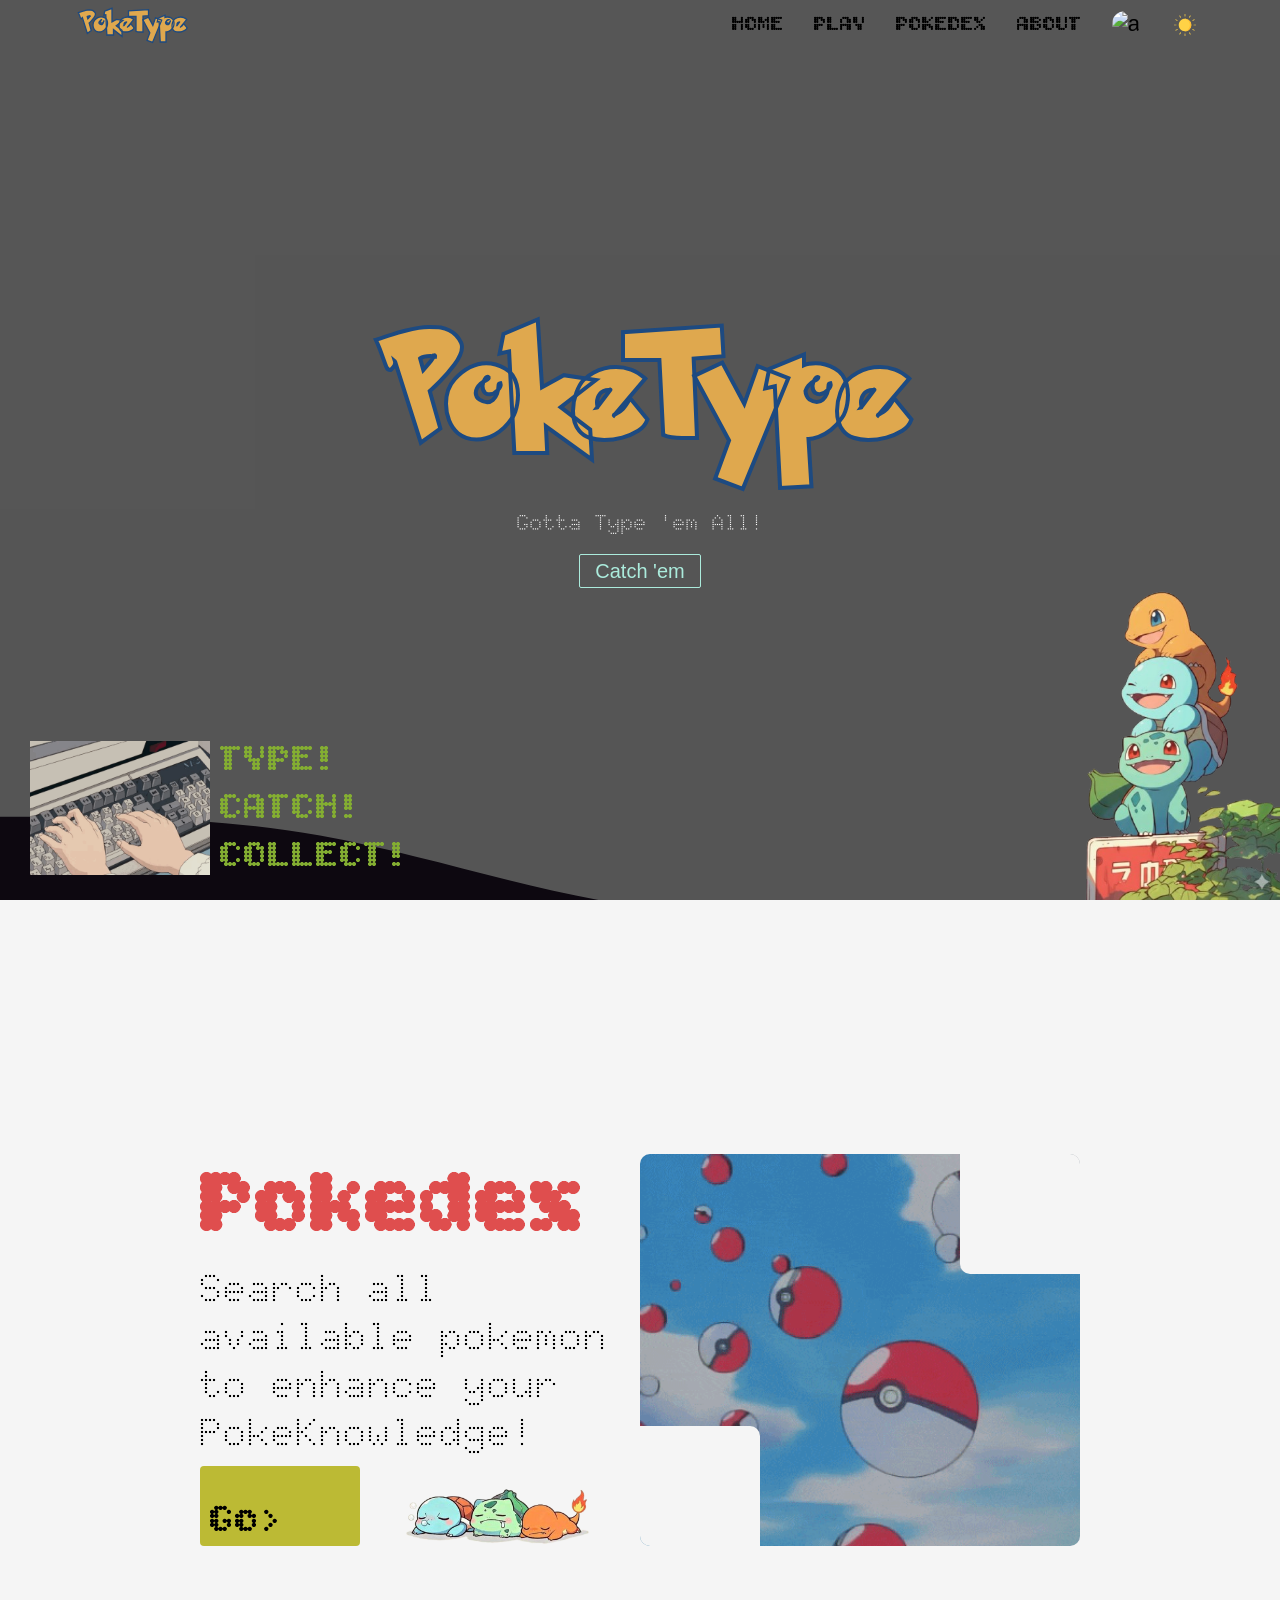
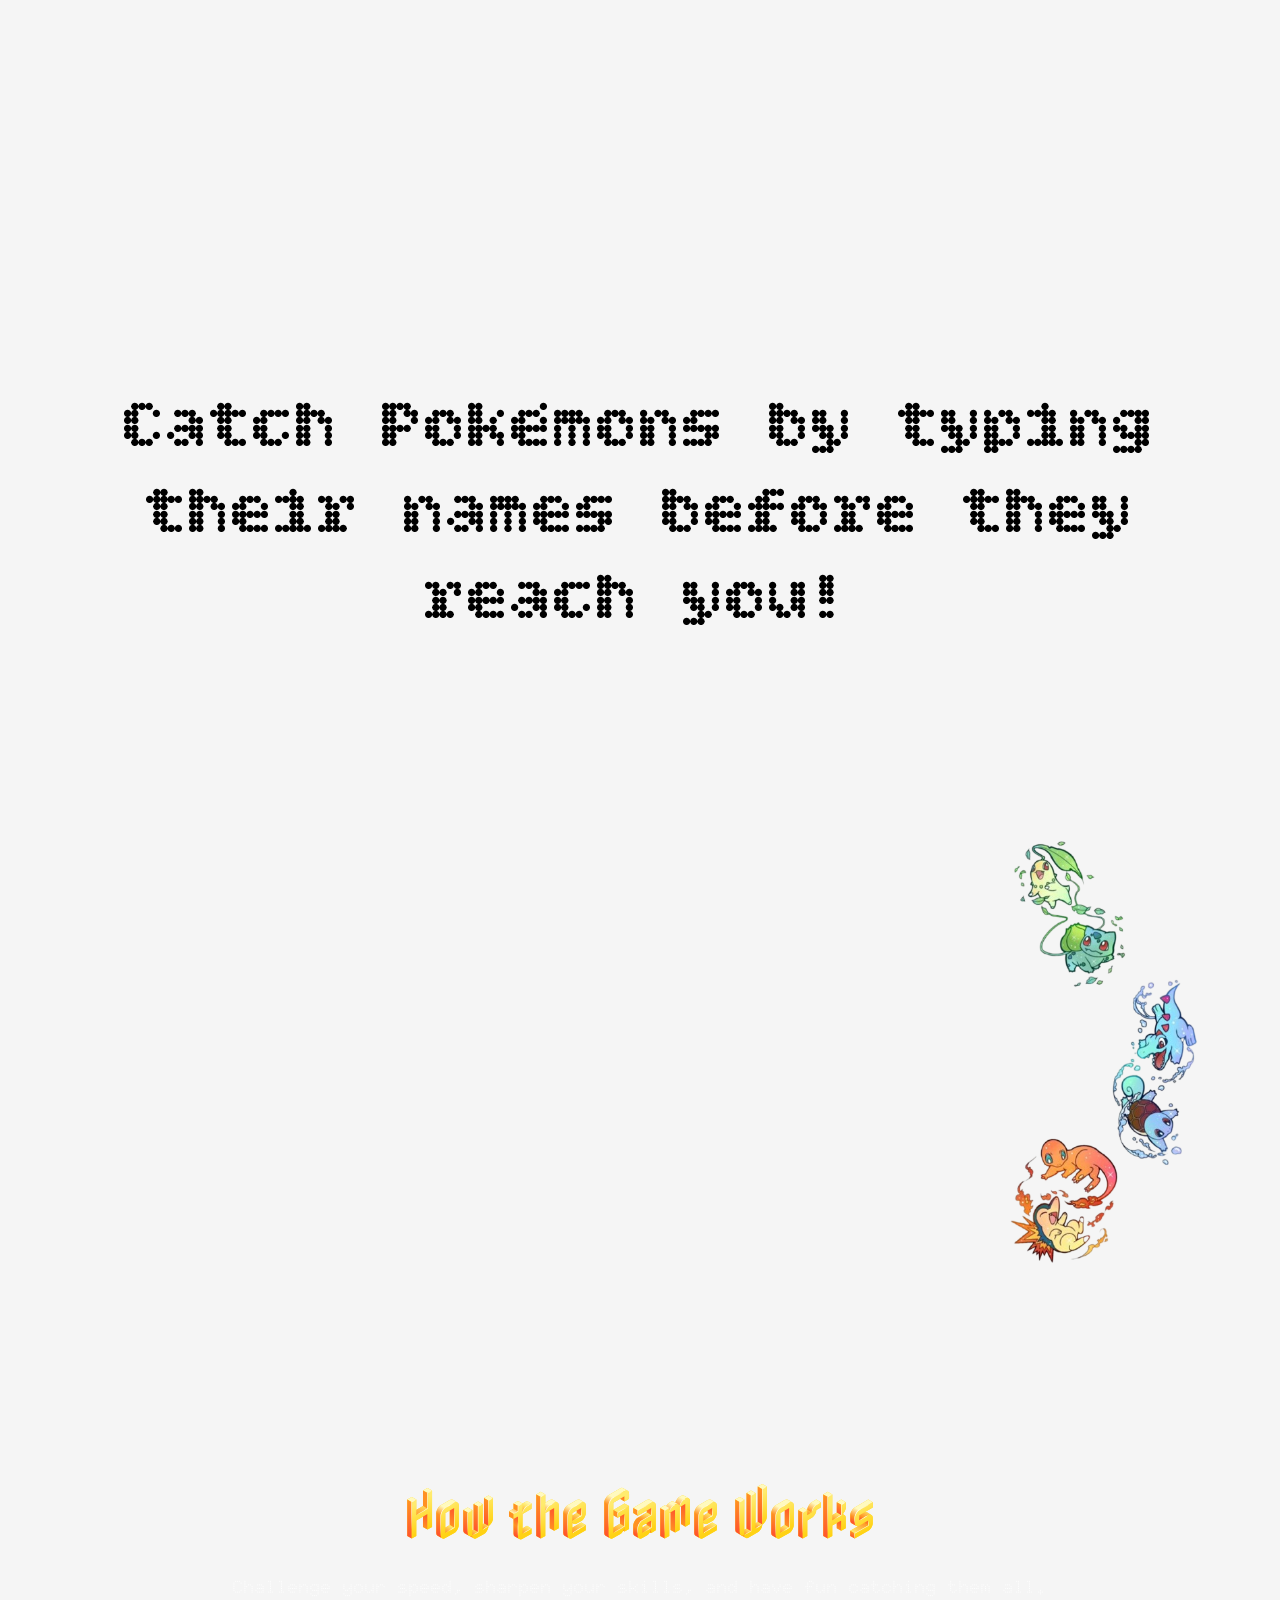
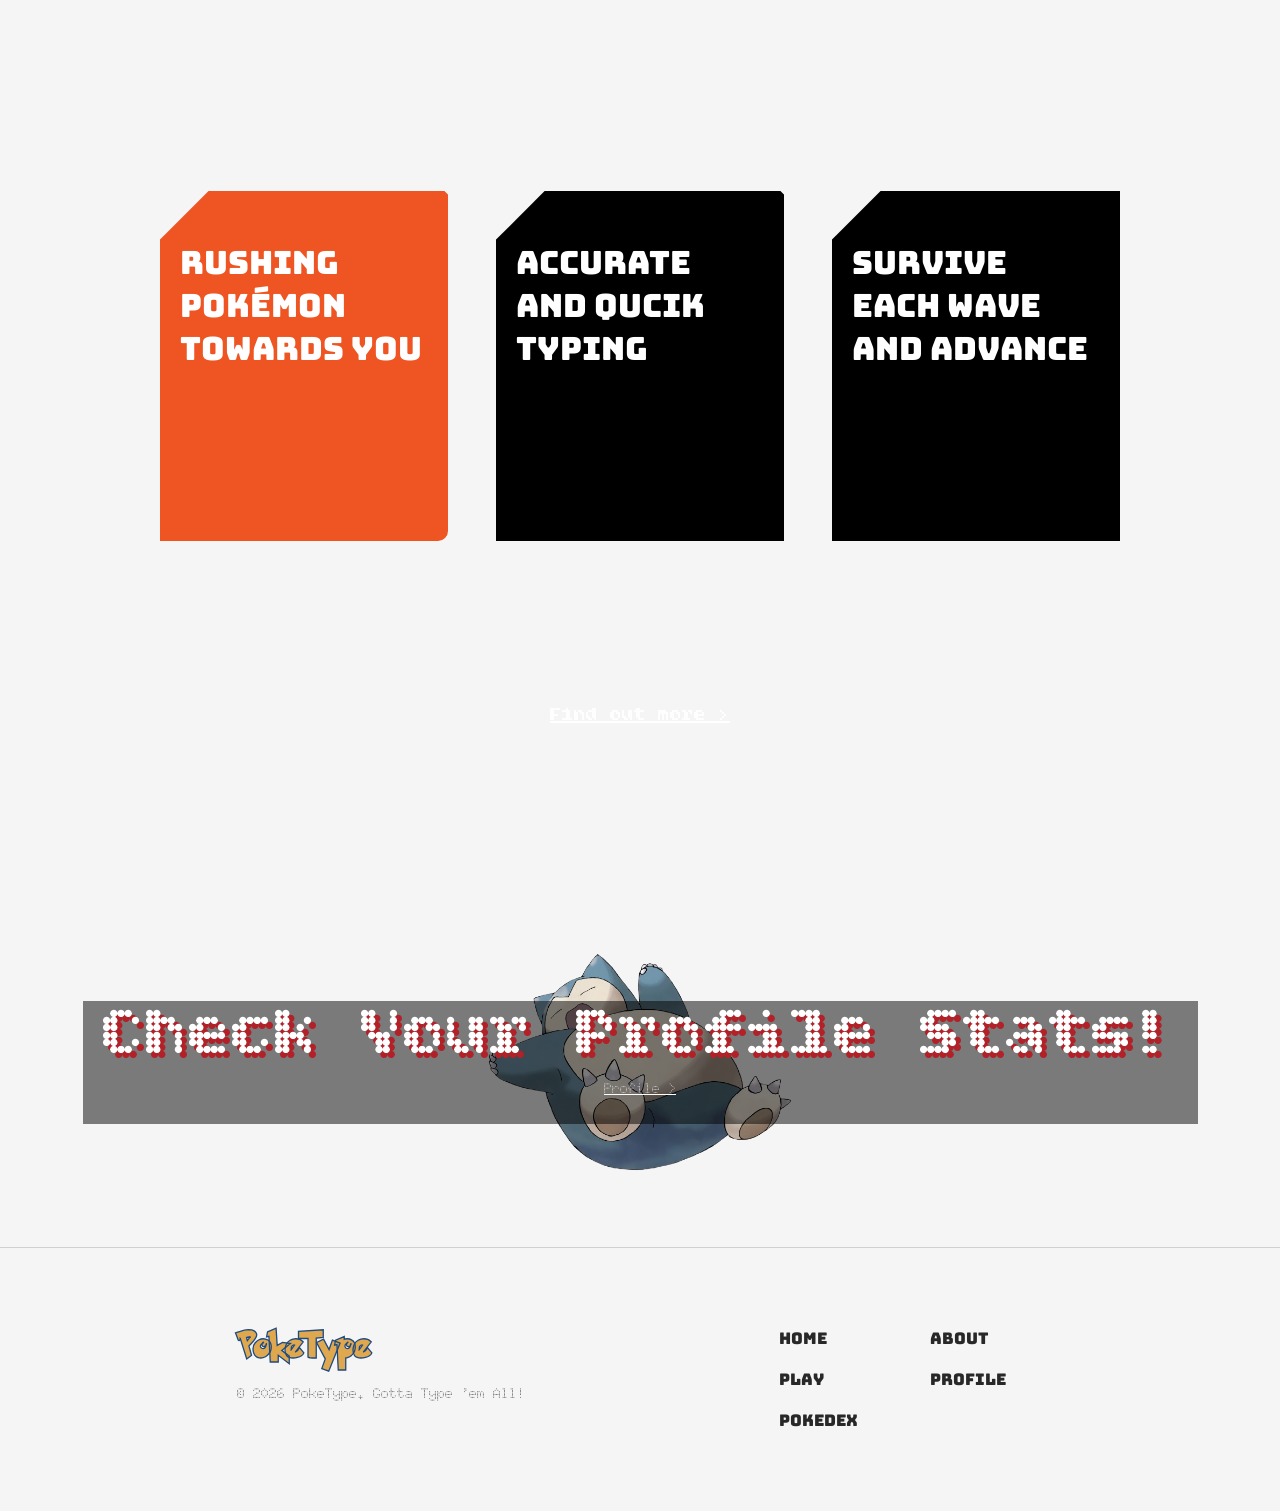
==== index.html @ e530347b "Update index.html" ====
<!doctype html>
<html>
  <head>
    <meta name="viewport" content="width=device-width, initial-scale=1.0" />
    <title>PokeType</title>
    <link rel="stylesheet" href="./css/style.css" />
    <link rel="icon" type="image/png" href="./assets/images/pokeball.png" />
  </head>
  <body>
    <div id="navbar" style="z-index: 20"></div>
    <section class="hero">
      <video autoplay muted loop playsinline class="bg-video">
        <source src="/assets/videos/hero.mp4" type="video/mp4" />
        Your browser does not support the video tag.
      </video>

      <!-- Content -->
      <div class="hero-content">
        <div class="hero-text">
          <h1 class="title">PokeType</h1>

          <div>
            <p class="description">Gotta Type 'em All!</p>
            <a class="btn1" href="./play/index.html">Catch 'em</a>
          </div>
        </div>
      </div>

      <div class="overlay"></div>
      <div class="heroimage1">
        <img src="/assets/images/t.gif" alt="" />
        <p>TYPE!<br />CATCH!<br />COLLECT!</p>
      </div>
      <img src="/assets/images/heros.png" class="heroimage" alt="" />
      <svg
        xmlns="http://www.w3.org/2000/svg"
        viewBox="0 0 1440 320"
        class="wave1"
      >
        <path
          fill="#0d0810"
          fill-opacity="1"
          d="M0,192L60,192C120,192,240,192,360,213.3C480,235,600,277,720,293.3C840,309,960,299,1080,293.3C1200,288,1320,288,1380,288L1440,288L1440,320L1380,320C1320,320,1200,320,1080,320C960,320,840,320,720,320C600,320,480,320,360,320C240,320,120,320,60,320L0,320Z"
        ></path>
      </svg>
    </section>

    <!-- 2nd -->
    <section id="section1">
      <div class="section1box">
        <div
          style="
            height: 100%;
            flex: 6;
            display: flex;
            flex-direction: column;
            justify-content: end;
            position: relative;
          "
        >
          <p class="pokedex">Pokedex</p>
          <p
            style="
              font-size: 40px;
              color: var(--normal-text);
              font-weight: bolder;
              font-family: &quot;dotoFont&quot;, sans-serif;
            "
          >
            Search all available pokemon to enhance your PokeKnowledge!
          </p>
          <a class="pokedexbtn" href="/pokedex/">Go></a>
          <img
            src="/assets/images/sleeppokes1.png"
            style="
              position: absolute;
              width: auto;
              height: 400px;
              right: 30px;
              bottom: -100px;
            "
            class="sleeppokes"
            alt=""
          />
        </div>

        <div class="colorbox">
          <div
            style="
              position: absolute;
              top: 0;
              right: 0;
              border-radius: 0 10px;
              height: 120px;
              width: 120px;
              background-color: var(--bg-color);
            "
          ></div>
          <div
            style="
              position: absolute;
              bottom: 0;
              left: 0;
              border-radius: 0 10px;
              height: 120px;
              width: 120px;
              background-color: var(--bg-color);
            "
          ></div>
        </div>
      </div>
    </section>
    <!-- 3rd -->
    <section id="section2">
      Catch Pokémons by typing their names before they reach you!
    </section>
    <div class="linking">
      <img
        src="/assets/images/linking.png"
        style="height: 450px; width: auto"
        alt=""
      />
    </div>

    <!-- 4 -->
    <div
      style="
        color: white;
        text-align: center;
        width: 100%;
        margin: 100px 0 30px 0;
      "
    >
      <p
        style="font-family: &quot;nableFont&quot;, sans-serif; font-size: 52px"
      >
        How the Game Works
      </p>
      <p
        style="
          font-size: 18px;
          font-family: &quot;dotoFont&quot;, sans-serif;
          margin: 20px 10px;
          position: relative;
          z-index: 2;
        "
      >
        Challenge your speed, sharpen your skills, and have fun catching them
        all.
      </p>
    </div>
    <section id="section4">
      <div class="cardcontainer">
        <div class="card1">
          <div id="edge"></div>
          <div
            style="
              font-family: &quot;bungeeFont&quot;, sans-serif;
              color: white;
              padding-top: 30px;
              font-size: 32px;
            "
          >
            Rushing Pokémon towards you
          </div>
          <img
            src="https://raw.githubusercontent.com/PokeAPI/sprites/master/sprites/pokemon/other/dream-world/149.svg"
            alt=""
          />
        </div>
        <div class="card2">
          <div id="edge"></div>
          <div
            style="
              font-family: &quot;bungeeFont&quot;;
              color: white;
              padding-top: 30px;
              font-size: 32px;
            "
          >
            Accurate and Qucik Typing
          </div>
          <img
            src="https://raw.githubusercontent.com/PokeAPI/sprites/master/sprites/pokemon/other/dream-world/250.svg"
            alt=""
          />
        </div>
        <div class="card3">
          <div id="edge"></div>
          <div
            style="
              font-family: &quot;bungeeFont&quot;;
              color: white;
              padding-top: 30px;
              font-size: 32px;
            "
          >
            Survive each wave and advance
          </div>
          <img
            src="https://raw.githubusercontent.com/PokeAPI/sprites/master/sprites/pokemon/other/dream-world/649.svg"
            alt=""
          />
        </div>
      </div>
    </section>
    <div class="gotoabout">
      <a href="/about.html" class="alink">Find out more ></a>
    </div>
    <div id="profilebanner">
      <p>
        Check Your Profile Stats! <br />
        <a href="/profile.html" class="profilelink">Profile ></a>
      </p>
      <img
        src="/assets/images/snorlax.png"
        style="position: absolute; height: 85%"
        alt=""
      />
    </div>
    <div id="footer"></div>

    <script src="/js/main.js"></script>
  </body>
</html>
---- css/style.css ----
@font-face {
  font-family: "pokesolidFont";
  src: url("/fonts/pokesolid.ttf") format("truetype");
  font-weight: normal;
  font-style: normal;
}
@font-face {
  font-family: "bitcountFont";
  src: url("/fonts/bitcount.ttf") format("truetype");
  font-weight: normal;
  font-style: normal;
}
@font-face {
  font-family: "bungeeFont";
  src: url("/fonts/bungee.ttf") format("truetype");
  font-weight: normal;
  font-style: normal;
}
@font-face {
  font-family: "dotoFont";
  src: url("/fonts/doto.ttf") format("truetype");
  font-weight: normal;
  font-style: normal;
}
@font-face {
  font-family: "nableFont";
  src: url("/fonts/nable.ttf") format("truetype");
  font-weight: normal;
  font-style: normal;
}
@font-face {
  font-family: "greatvibesFont";
  src: url("/fonts/greatvibes.ttf") format("truetype");
  font-weight: normal;
  font-style: normal;
}
* {
  margin: 0;
  padding: 0;
  box-sizing: border-box;
  font-family: sans-serif;
}

body {
  background-color: var(--bg-color, #0d0810);
  overflow-x: hidden;
}
.hero {
  position: relative;
  height: 100vh;
  overflow: hidden;
  display: flex;
  align-items: center;
  justify-content: center;
}
.heroimage {
  position: absolute;
  right: 0;
  bottom: 0;
  width: auto;
  height: 435px;
}
.heroimage1 {
  position: absolute;
  left: 0;
  bottom: 0;
  margin: 20px;
  margin-left: 30px;
  display: flex;
  z-index: 2;
  align-items: center;
}
.heroimage1 img {
  height: auto;
  width: 180px;
}
.heroimage1 p {
  color: rgb(132, 174, 50);
  margin-left: 10px;
  font-size: 40px;
  font-family: "bitcountFont", sans-serif;
}
.bg-video {
  position: absolute;
  top: 50%;
  left: 50%;
  width: 100%;
  height: 100%;
  object-fit: cover;
  transform: translate(-50%, -50%);
  z-index: -2;
}

.overlay {
  position: absolute;
  width: 100%;
  height: 100%;
  background: rgba(0, 0, 0, 0.65);
  z-index: -1;
}

.hero-content {
  color: white;
  text-align: center;
}

.title {
  font-size: 120px;
  font-weight: bolder;
  color: #dfa84e;
  font-family: "pokesolidFont", sans-serif;
  -webkit-text-stroke: 4px rgb(29, 74, 129);
}

.description {
  font-size: 22px;
  max-width: 700px;
  margin: 20px auto 0 auto;
  line-height: 1.6;
  text-align: center;
  font-family: "dotoFont", sans-serif;
  margin-bottom: 20px;
}

.btn1 {
  color: #abebdc;
  background-color: transparent;
  border: 1.5px solid #abebdc;
  text-decoration: none;
  border-radius: 2px;
  padding: 5px 15px 5px 15px;
  font-size: 20px;
  font-weight: 500;
  cursor: pointer;
}
.btn1:hover {
  background-color: #9acec2;
  color: #754b49;
  border-radius: 0 15px 0 15px;
}
.wave1 {
  width: 100%;
  position: absolute;
  bottom: -30px;
  z-index: 1;
}

:root {
  --bg-color: #0d0810;
  --text-color: #ffffff;
  --title-color: #dfa84e;
  --btn-color: #abebdc;
  --nav-logo-color: #dfa84e;
  --nav-link-color: rgb(223, 223, 223);
  --nav-link-hover: #8eb53f;
}

.theme-light {
  --bg-color: #f5f5f5;
  --text-color: #111111;
  --normal-text: #000;
  --about-text: rgb(40, 40, 40);
  --nav-logo-color: #0d0810;
  --nav-link-color: #0d0810;
  --nav-link-hover: #4a7a2a;
  --footer-border: rgba(63, 63, 63, 0.2);
}

.theme-dark {
  --bg-color: #0d0810;
  --text-color: #ffffff;
  --normal-text: #fff;
  --about-text: rgb(214, 214, 214);
  --nav-logo-color: #dfa84e;
  --nav-link-color: rgb(223, 223, 223);
  --nav-link-hover: #8eb53f;
  --footer-border: rgba(255, 255, 255, 0.2);
}

/* 2nd */
#section1 {
  height: 100vh;
  display: flex;
  width: 100%;
  justify-items: center;
  justify-content: center;
  align-items: center;
  padding: 0px 200px 0px 200px;
}
.section1box {
  display: flex;
  width: auto;
  height: auto;
}

.pokedex {
  font-size: 92px;
  font-weight: bolder;
  color: #df4e4e;
  font-family: "bitcountFont", sans-serif;
}
.colorbox {
  background-size: cover;
  background-repeat: no-repeat;
  position: relative;
  flex: 6;
  height: auto;
  background-image: url("/assets/images/balls.gif");
  border-radius: 10px;
}

/* 3rd */
#section2 {
  height: 70vh;
  width: 100%;
  display: flex;
  align-items: center;
  justify-content: center;
  color: var(--normal-text);
  font-size: 72px;
  text-align: center;
  padding: 0 50px;
  font-family: "bitcountFont", sans-serif;
}
#section2 u {
  font-family: "bitcountFont", sans-serif;
}

/* 4th */
#section4 {
  display: flex;
  width: 100%;
  align-items: center;
  justify-content: center;
  min-height: 75vh;
}
.cardcontainer {
  display: flex;
  justify-content: space-between;
  width: 75%;
}
.card1 {
  background-color: #ee5522;
  background-image: url("data:image/svg+xml,%3Csvg xmlns='http://www.w3.org/2000/svg' viewBox='0 0 2000 1500'%3E%3Cdefs%3E%3CradialGradient id='a' gradientUnits='objectBoundingBox'%3E%3Cstop offset='0' stop-color='%23FB3'/%3E%3Cstop offset='1' stop-color='%23ee5522'/%3E%3C/radialGradient%3E%3ClinearGradient id='b' gradientUnits='userSpaceOnUse' x1='0' y1='750' x2='1550' y2='750'%3E%3Cstop offset='0' stop-color='%23f7882b'/%3E%3Cstop offset='1' stop-color='%23ee5522'/%3E%3C/linearGradient%3E%3Cpath id='s' fill='url(%23b)' d='M1549.2 51.6c-5.4 99.1-20.2 197.6-44.2 293.6c-24.1 96-57.4 189.4-99.3 278.6c-41.9 89.2-92.4 174.1-150.3 253.3c-58 79.2-123.4 152.6-195.1 219c-71.7 66.4-149.6 125.8-232.2 177.2c-82.7 51.4-170.1 94.7-260.7 129.1c-90.6 34.4-184.4 60-279.5 76.3C192.6 1495 96.1 1502 0 1500c96.1-2.1 191.8-13.3 285.4-33.6c93.6-20.2 185-49.5 272.5-87.2c87.6-37.7 171.3-83.8 249.6-137.3c78.4-53.5 151.5-114.5 217.9-181.7c66.5-67.2 126.4-140.7 178.6-218.9c52.3-78.3 96.9-161.4 133-247.9c36.1-86.5 63.8-176.2 82.6-267.6c18.8-91.4 28.6-184.4 29.6-277.4c0.3-27.6 23.2-48.7 50.8-48.4s49.5 21.8 49.2 49.5c0 0.7 0 1.3-0.1 2L1549.2 51.6z'/%3E%3Cg id='g'%3E%3Cuse href='%23s' transform='scale(0.12) rotate(60)'/%3E%3Cuse href='%23s' transform='scale(0.2) rotate(10)'/%3E%3Cuse href='%23s' transform='scale(0.25) rotate(40)'/%3E%3Cuse href='%23s' transform='scale(0.3) rotate(-20)'/%3E%3Cuse href='%23s' transform='scale(0.4) rotate(-30)'/%3E%3Cuse href='%23s' transform='scale(0.5) rotate(20)'/%3E%3Cuse href='%23s' transform='scale(0.6) rotate(60)'/%3E%3Cuse href='%23s' transform='scale(0.7) rotate(10)'/%3E%3Cuse href='%23s' transform='scale(0.835) rotate(-40)'/%3E%3Cuse href='%23s' transform='scale(0.9) rotate(40)'/%3E%3Cuse href='%23s' transform='scale(1.05) rotate(25)'/%3E%3Cuse href='%23s' transform='scale(1.2) rotate(8)'/%3E%3Cuse href='%23s' transform='scale(1.333) rotate(-60)'/%3E%3Cuse href='%23s' transform='scale(1.45) rotate(-30)'/%3E%3Cuse href='%23s' transform='scale(1.6) rotate(10)'/%3E%3C/g%3E%3C/defs%3E%3Cg transform='rotate(0 0 0)'%3E%3Cg transform='rotate(0 0 0)'%3E%3Ccircle fill='url(%23a)' r='3000'/%3E%3Cg opacity='0.5'%3E%3Ccircle fill='url(%23a)' r='2000'/%3E%3Ccircle fill='url(%23a)' r='1800'/%3E%3Ccircle fill='url(%23a)' r='1700'/%3E%3Ccircle fill='url(%23a)' r='1651'/%3E%3Ccircle fill='url(%23a)' r='1450'/%3E%3Ccircle fill='url(%23a)' r='1250'/%3E%3Ccircle fill='url(%23a)' r='1175'/%3E%3Ccircle fill='url(%23a)' r='900'/%3E%3Ccircle fill='url(%23a)' r='750'/%3E%3Ccircle fill='url(%23a)' r='500'/%3E%3Ccircle fill='url(%23a)' r='380'/%3E%3Ccircle fill='url(%23a)' r='250'/%3E%3C/g%3E%3Cg transform='rotate(0 0 0)'%3E%3Cuse href='%23g' transform='rotate(10)'/%3E%3Cuse href='%23g' transform='rotate(120)'/%3E%3Cuse href='%23g' transform='rotate(240)'/%3E%3C/g%3E%3Ccircle fill-opacity='0.1' fill='url(%23a)' r='3000'/%3E%3C/g%3E%3C/g%3E%3C/svg%3E");
  background-attachment: fixed;
  background-size: cover;
  border-radius: 0 0 10px 0;
  width: 30%;
  height: 350px;
  position: relative;
  padding: 20px;
}
.card1 img {
  position: absolute;
  right: -20px;
  bottom: -30px;
  width: auto;
  height: 60%;
  transform: scaleX(-1);
}
.card2 {
  background-color: #000000;
  background-image: url("data:image/svg+xml,%3Csvg xmlns='http://www.w3.org/2000/svg' width='100%25' height='100%25' viewBox='0 0 1600 800'%3E%3Cg %3E%3Cpolygon fill='%23220000' points='1600 160 0 460 0 350 1600 50'/%3E%3Cpolygon fill='%23440000' points='1600 260 0 560 0 450 1600 150'/%3E%3Cpolygon fill='%23660000' points='1600 360 0 660 0 550 1600 250'/%3E%3Cpolygon fill='%23880000' points='1600 460 0 760 0 650 1600 350'/%3E%3Cpolygon fill='%23A00' points='1600 800 0 800 0 750 1600 450'/%3E%3C/g%3E%3C/svg%3E");
  background-attachment: fixed;
  background-size: cover;
  width: 30%;
  height: 350px;
  position: relative;
  padding: 20px;
}
.card2 img {
  position: absolute;
  right: -20px;
  bottom: -35px;
  width: auto;
  height: 55%;
}
.card3 {
  background-color: #000000;
  background-image: url("data:image/svg+xml,%3Csvg xmlns='http://www.w3.org/2000/svg' width='100%25' height='100%25' viewBox='0 0 800 800'%3E%3Cg %3E%3Ccircle fill='%23000000' cx='400' cy='400' r='600'/%3E%3Ccircle fill='%23230046' cx='400' cy='400' r='500'/%3E%3Ccircle fill='%232f0052' cx='400' cy='400' r='400'/%3E%3Ccircle fill='%233b075e' cx='400' cy='400' r='300'/%3E%3Ccircle fill='%2348156a' cx='400' cy='400' r='200'/%3E%3Ccircle fill='%23552277' cx='400' cy='400' r='100'/%3E%3C/g%3E%3C/svg%3E");
  background-attachment: fixed;
  background-size: cover;
  width: 30%;
  height: 350px;
  position: relative;
  padding: 20px;
}
.card3 img {
  position: absolute;
  right: -20px;
  bottom: -35px;
  width: auto;
  height: 55%;
}
#edge {
  background-color: var(--bg-color);
  width: 90px;
  height: 80px;
  position: absolute;
  z-index: 1;
  top: -50px;
  left: -50px;
  transform: rotate(45deg);
}

.gotoabout {
  width: 100%;
  text-align: center;
}
.gotoabout a {
  color: white;
  font-family: "bitcountFont", sans-serif;
  font-size: 20px;
  text-decoration: underline;
}
.gotoabout a:hover {
  color: rgb(97, 146, 11);
  transition-duration: 0.2s;
}

.linking {
  width: 100%;
  height: 60vh;
  display: flex;
  justify-content: end;
  padding-right: 50px;
}
#profilebanner {
  width: 100%;
  height: 30vh;
  color: white;
  margin: 200px 0 50px 0;
  display: flex;
  justify-content: center;
  align-items: center;
  font-size: 72px;
  text-shadow: 5px 5px #b32128;
  position: relative;
}
#profilebanner p {
  line-height: 40px;
  font-family: "bitcountFont", sans-serif;
  background-color: rgba(0, 0, 0, 0.5);
  z-index: 10;
  text-align: center;
  padding: 15px 20px;
}
.pokedexbtn {
  background-color: #bcba34;
  text-decoration: none;
  border: none;
  padding: 30px 150px 0 10px;
  border-radius: 4px;
  width: 10px;
  cursor: pointer;
  margin-top: 10px;
  font-family: "bitcountFont", sans-serif;
  font-size: 42px;
  color: var(--normal-text);
}
.pokedexbtn:hover {
  background-color: #e3e14d;
  border-radius: 12px;
  transition-duration: 0.2s;
}
.profilelink {
  font-size: 14px;
  text-shadow: none;
  color: white;
  font-weight: bold;
  font-family: "dotoFont", sans-serif;
}
.profilelink:hover {
  color: rgb(159, 222, 159);
  transition-duration: 0.2s;
}
@media (max-width: 58rem) {
  #section1 {
    padding: 0 80px;
  }
  .section1box {
    flex-direction: column;
  }
  .colorbox {
    display: none;
  }
  .title {
    font-size: 80px;
    -webkit-text-stroke: 2px rgb(29, 74, 129);
  }
  .heroimage {
    height: 360px;
  }
  .heroimage1 img {
    width: 140px;
  }
  .heroimage1 p {
    font-size: 30px;
  }
  .cardcontainer {
    width: 90%;
    flex-direction: column;
    gap: 50px;
  }
  .card1 {
    width: 100%;
  }
  .card1 img {
    right: 0;
  }
  .card2 {
    width: 100%;
  }
  .card2 img {
    right: 0;
  }
  .card3 {
    width: 100%;
  }
  .card3 img {
    right: 0;
  }
  .pokedex {
    font-size: 72px;
  }
  #section2 {
    font-size: 62px;
    padding: 30px 0;
  }
  .linking {
    margin: 0;
  }
  .gotoabout {
    margin-top: 80px;
  }
  .description {
    font-size: 18px;
    margin-top: 10px;
  }
  #profilebanner {
    font-size: 62px;
  }
  .pokedexbtn {
    padding: 20px 100px 5px 5px;
  }
}

@media (max-width: 40rem) {
  #section1 {
    padding: 0 20px;
  }
  .title {
    font-size: 50px;
    -webkit-text-stroke: 1px rgb(29, 74, 129);
  }
  .heroimage {
    height: 260px;
  }
  .heroimage1 {
    margin: 5px;
  }
  .heroimage1 img {
    width: 100px;
  }
  .heroimage1 p {
    font-size: 25px;
  }
  .sleeppokes {
    display: none;
  }
  .pokedex {
    font-size: 62px;
  }
  #section2 {
    font-size: 48px;
    padding: 20px 0;
  }
  .linking {
    margin: 0;
    margin-top: 50px;
  }
  .description {
    font-size: 14px;
    margin-top: 5px;
  }
  #profilebanner {
    font-size: 52px;
  }
}
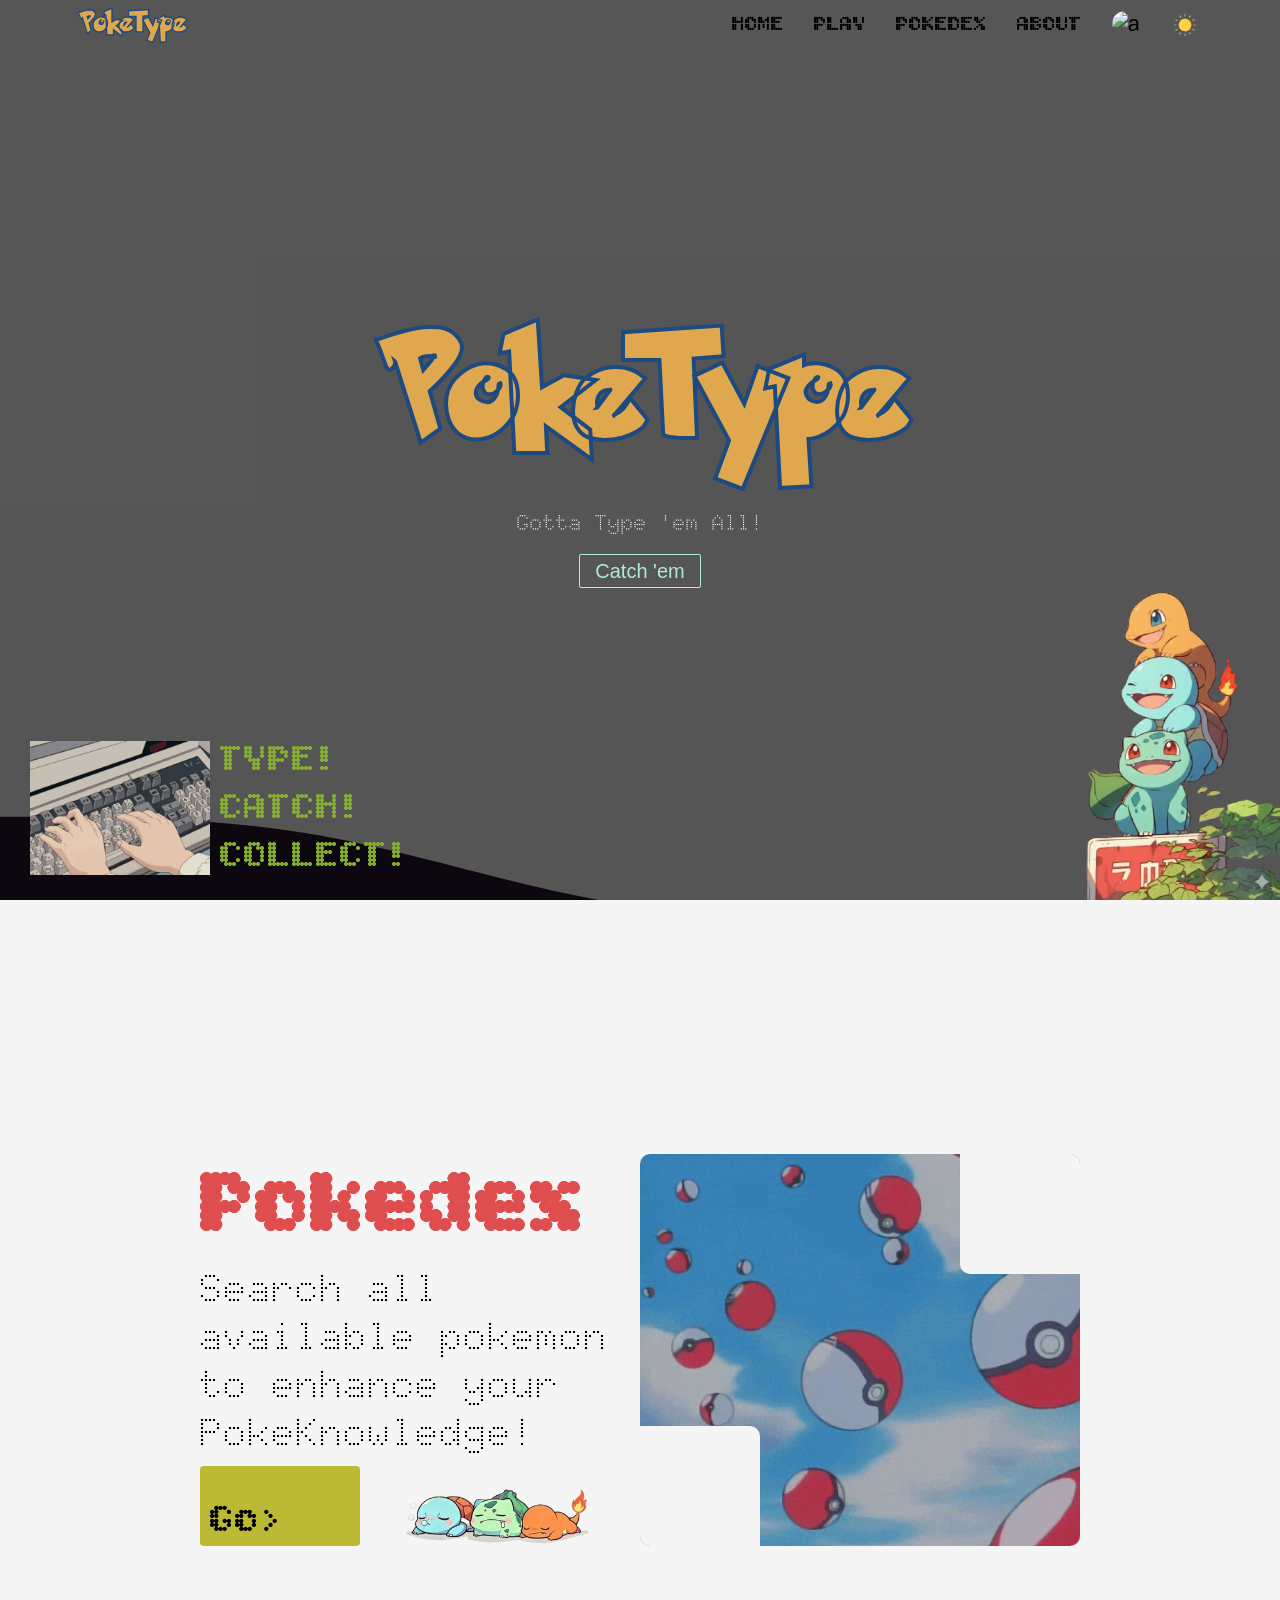
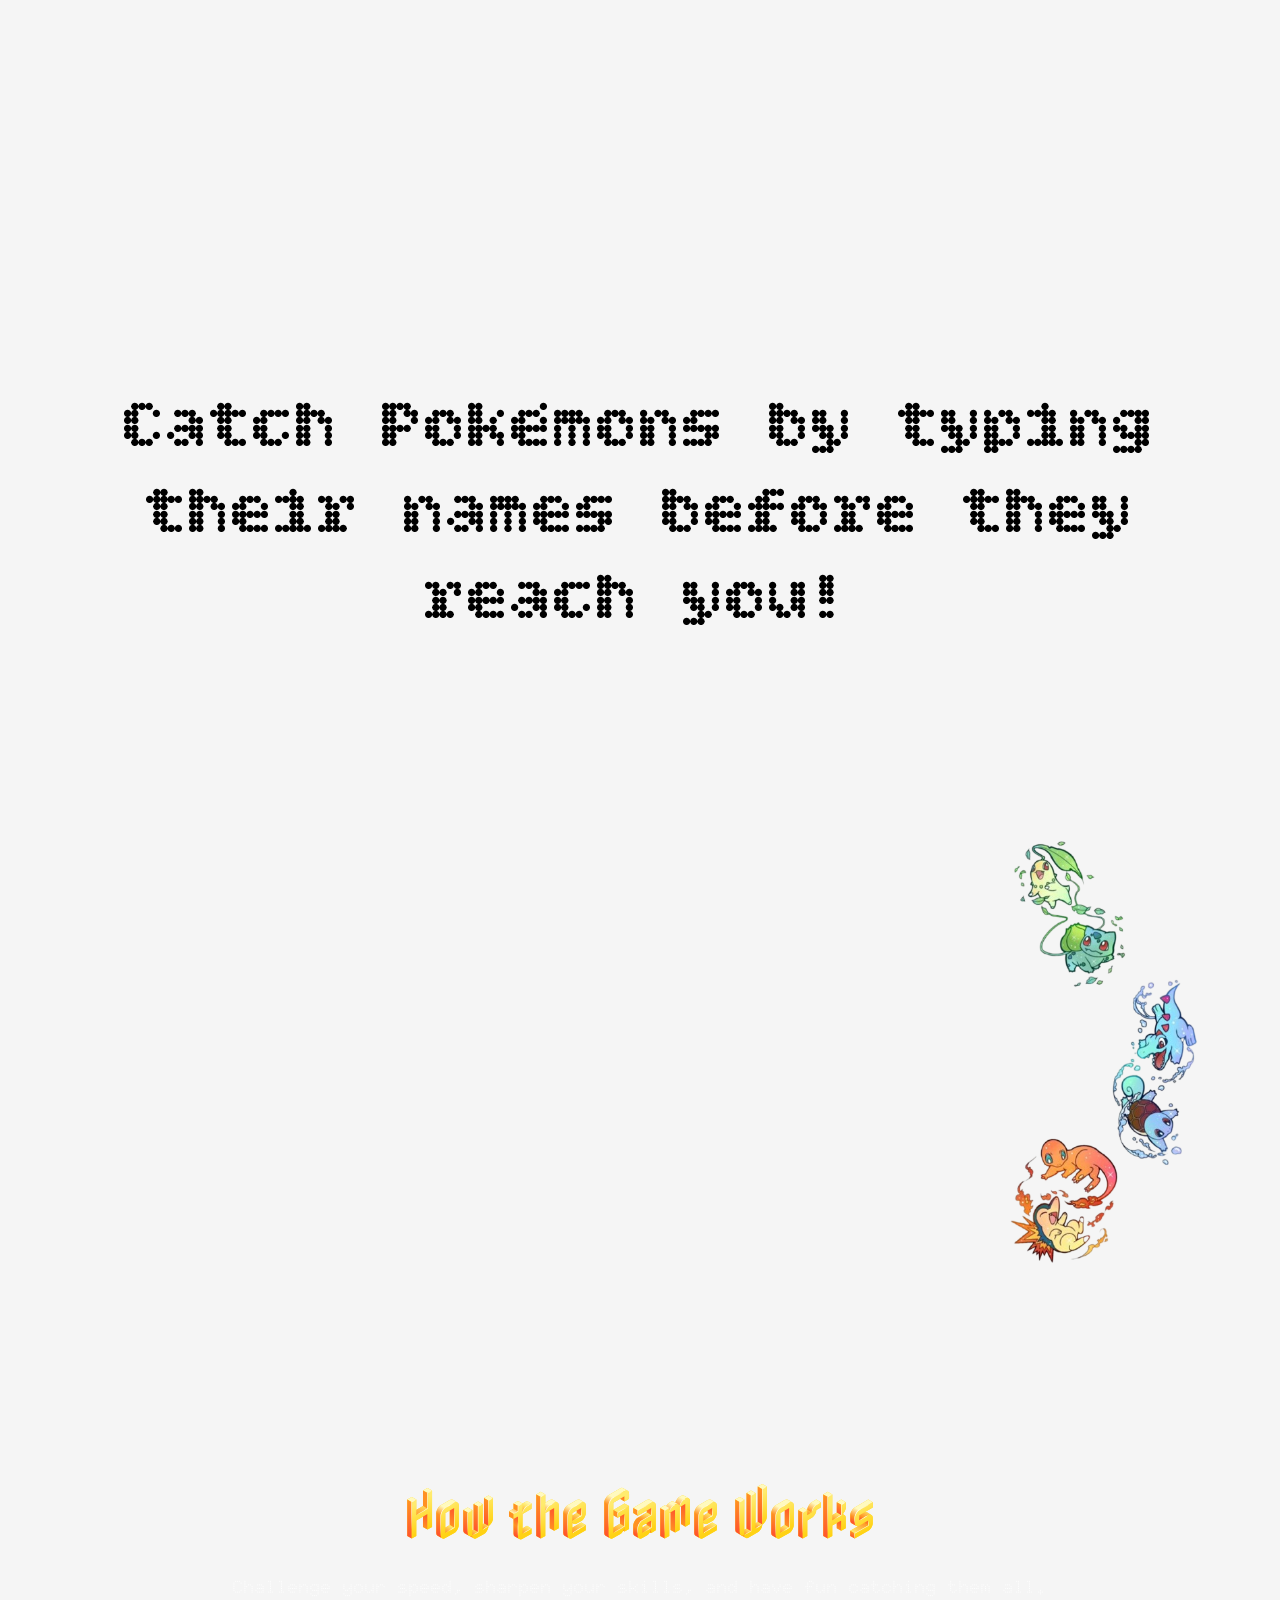
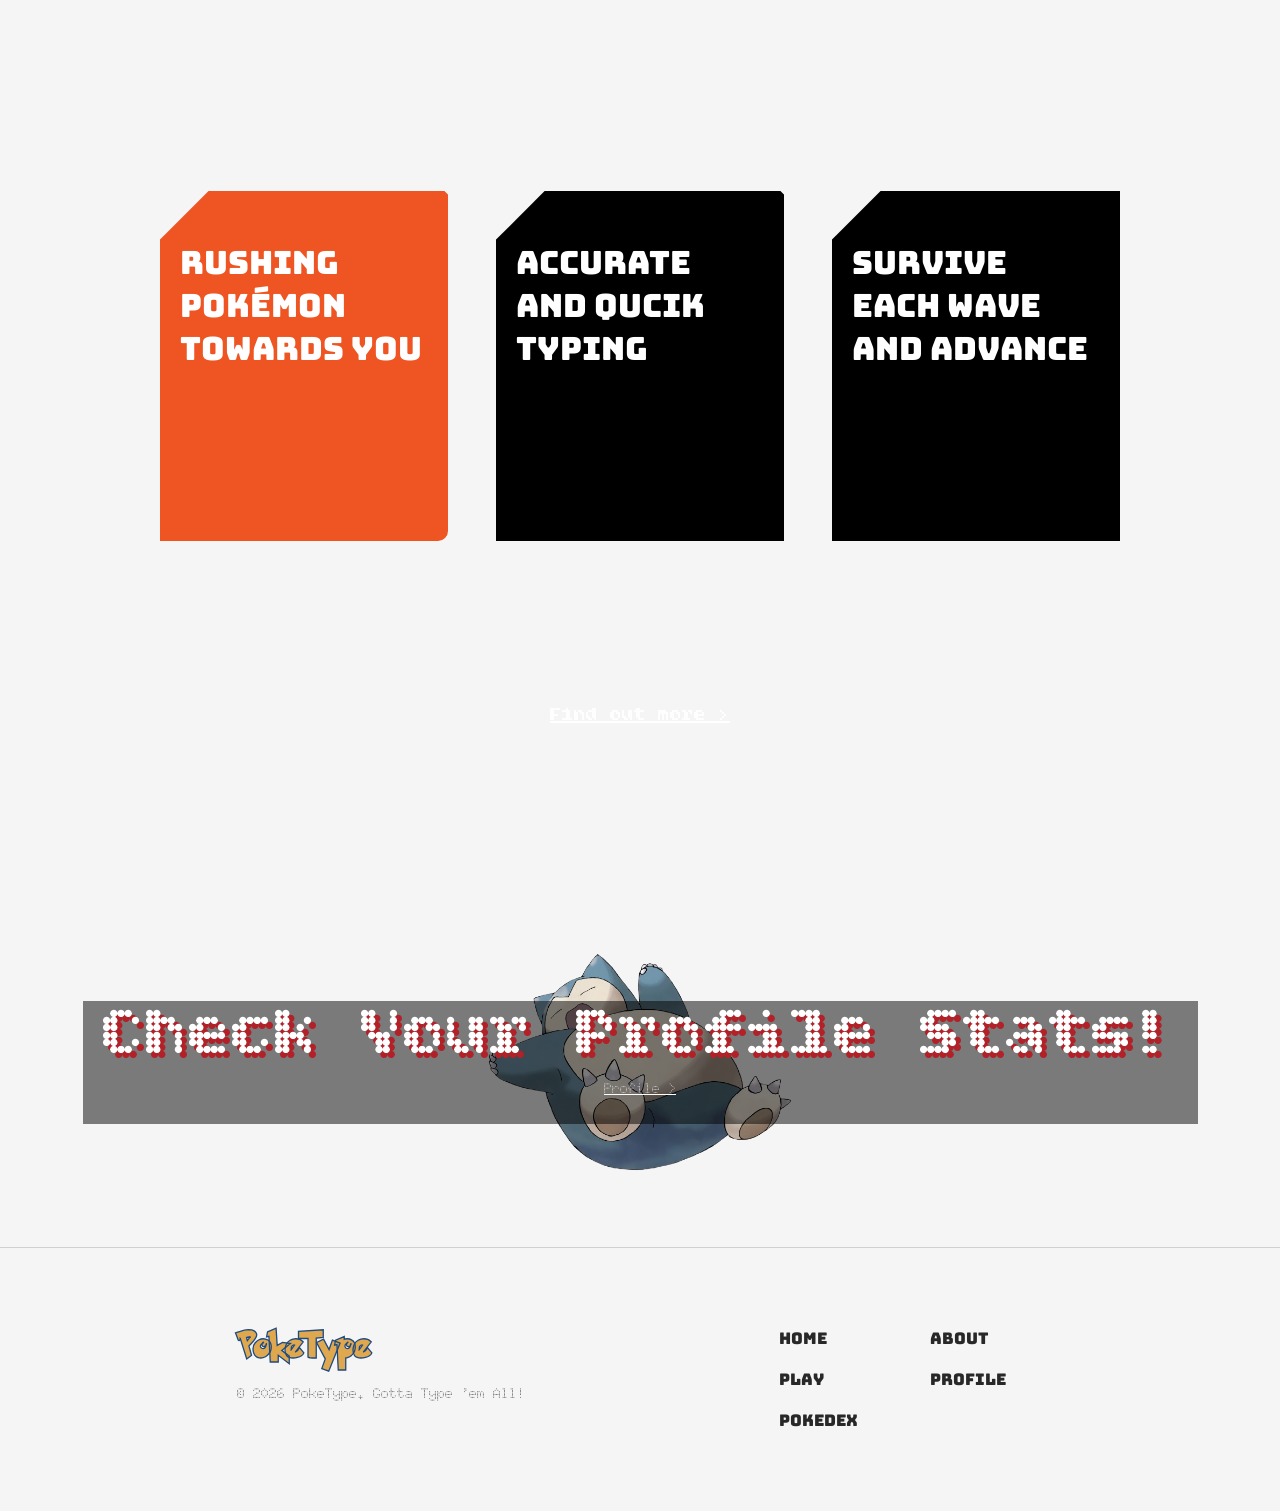
==== commit 0595aebe: "fix 1" ====
--- a/index.html
+++ b/index.html
@@ -21,7 +21,7 @@
 
           <div>
             <p class="description">Gotta Type 'em All!</p>
-            <a class="btn1" href="./play/index.html">Catch 'em</a>
+            <a class="btn1" href="/pokeType/play/index.html">Catch 'em</a>
           </div>
         </div>
       </div>
@@ -69,7 +69,7 @@
           >
             Search all available pokemon to enhance your PokeKnowledge!
           </p>
-          <a class="pokedexbtn" href="/pokedex/">Go></a>
+          <a class="pokedexbtn" href="/pokeType/pokedex/index.html">Go></a>
           <img
             src="/assets/images/sleeppokes1.png"
             style="
@@ -205,12 +205,12 @@
       </div>
     </section>
     <div class="gotoabout">
-      <a href="/about.html" class="alink">Find out more ></a>
+      <a href="/pokeType/about.html" class="alink">Find out more ></a>
     </div>
     <div id="profilebanner">
       <p>
         Check Your Profile Stats! <br />
-        <a href="/profile.html" class="profilelink">Profile ></a>
+        <a href="/pokeType/profile.html" class="profilelink">Profile ></a>
       </p>
       <img
         src="/assets/images/snorlax.png"
@@ -220,6 +220,6 @@
     </div>
     <div id="footer"></div>
 
-    <script src="/js/main.js"></script>
+    <script src="./js/main.js"></script>
   </body>
 </html>
--- a/css/style.css
+++ b/css/style.css
@@ -1,36 +1,36 @@
 @font-face {
   font-family: "pokesolidFont";
-  src: url("/fonts/pokesolid.ttf") format("truetype");
+  src: url("../fonts/pokesolid.ttf") format("truetype");
   font-weight: normal;
   font-style: normal;
 }
 @font-face {
   font-family: "bitcountFont";
-  src: url("/fonts/bitcount.ttf") format("truetype");
+  src: url("../fonts/bitcount.ttf") format("truetype");
   font-weight: normal;
   font-style: normal;
 }
 @font-face {
   font-family: "bungeeFont";
-  src: url("/fonts/bungee.ttf") format("truetype");
+  src: url("../fonts/bungee.ttf") format("truetype");
   font-weight: normal;
   font-style: normal;
 }
 @font-face {
   font-family: "dotoFont";
-  src: url("/fonts/doto.ttf") format("truetype");
+  src: url("../fonts/doto.ttf") format("truetype");
   font-weight: normal;
   font-style: normal;
 }
 @font-face {
   font-family: "nableFont";
-  src: url("/fonts/nable.ttf") format("truetype");
+  src: url("../fonts/nable.ttf") format("truetype");
   font-weight: normal;
   font-style: normal;
 }
 @font-face {
   font-family: "greatvibesFont";
-  src: url("/fonts/greatvibes.ttf") format("truetype");
+  src: url("../fonts/greatvibes.ttf") format("truetype");
   font-weight: normal;
   font-style: normal;
 }
@@ -205,7 +205,7 @@
   position: relative;
   flex: 6;
   height: auto;
-  background-image: url("/assets/images/balls.gif");
+  background-image: url("../assets/images/balls.gif");
   border-radius: 10px;
 }
 
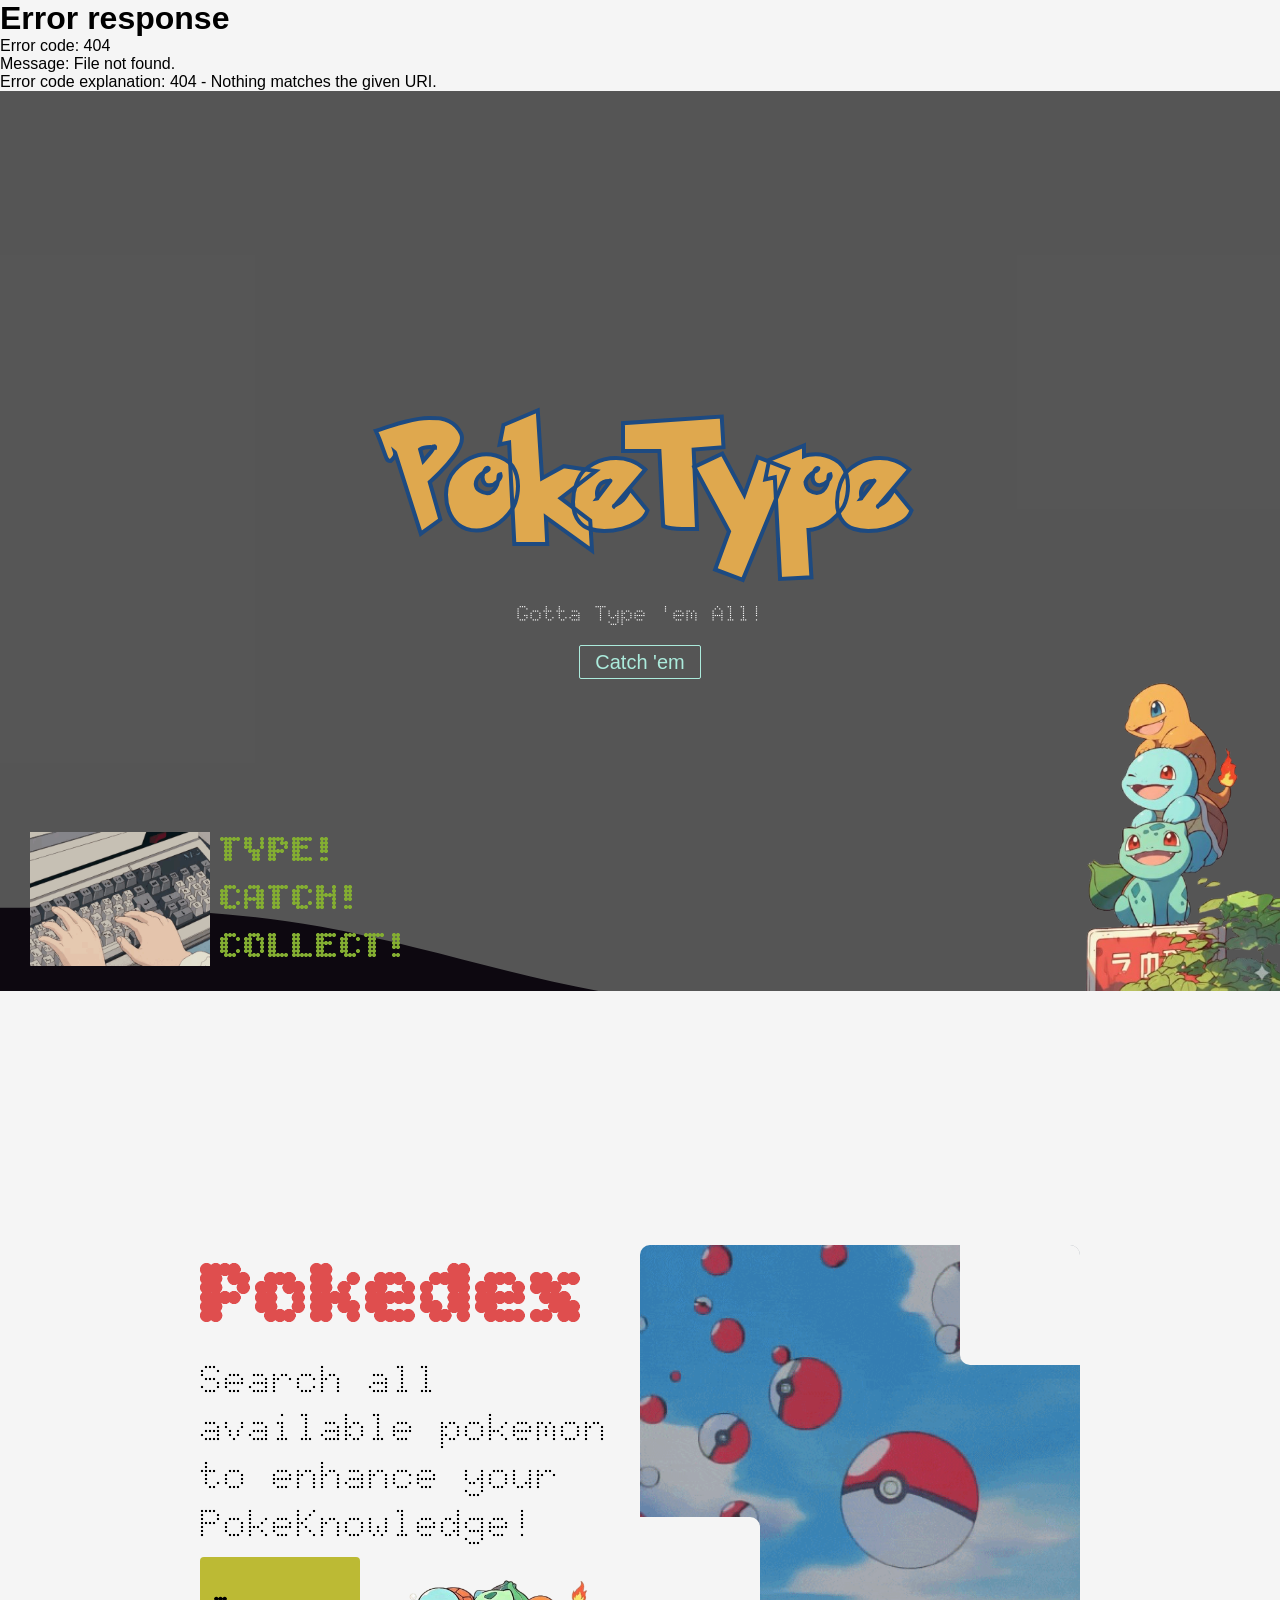
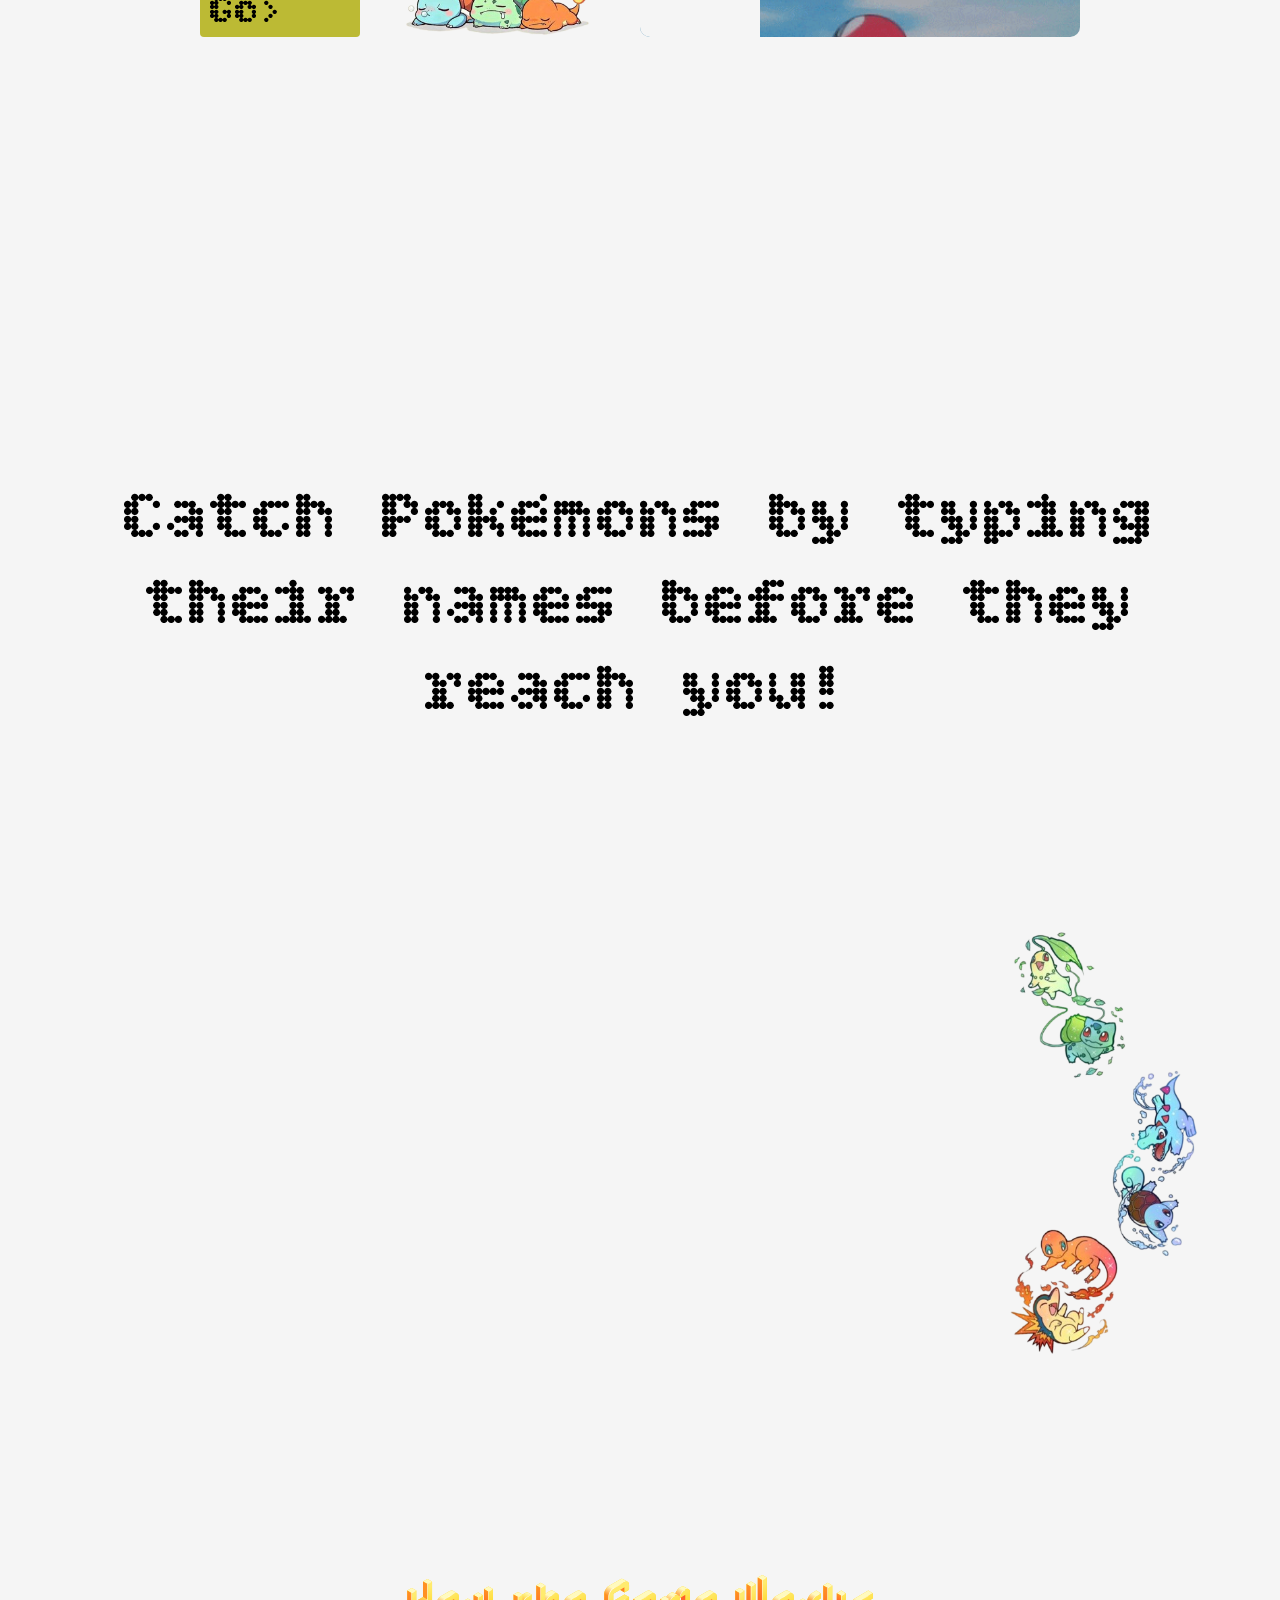
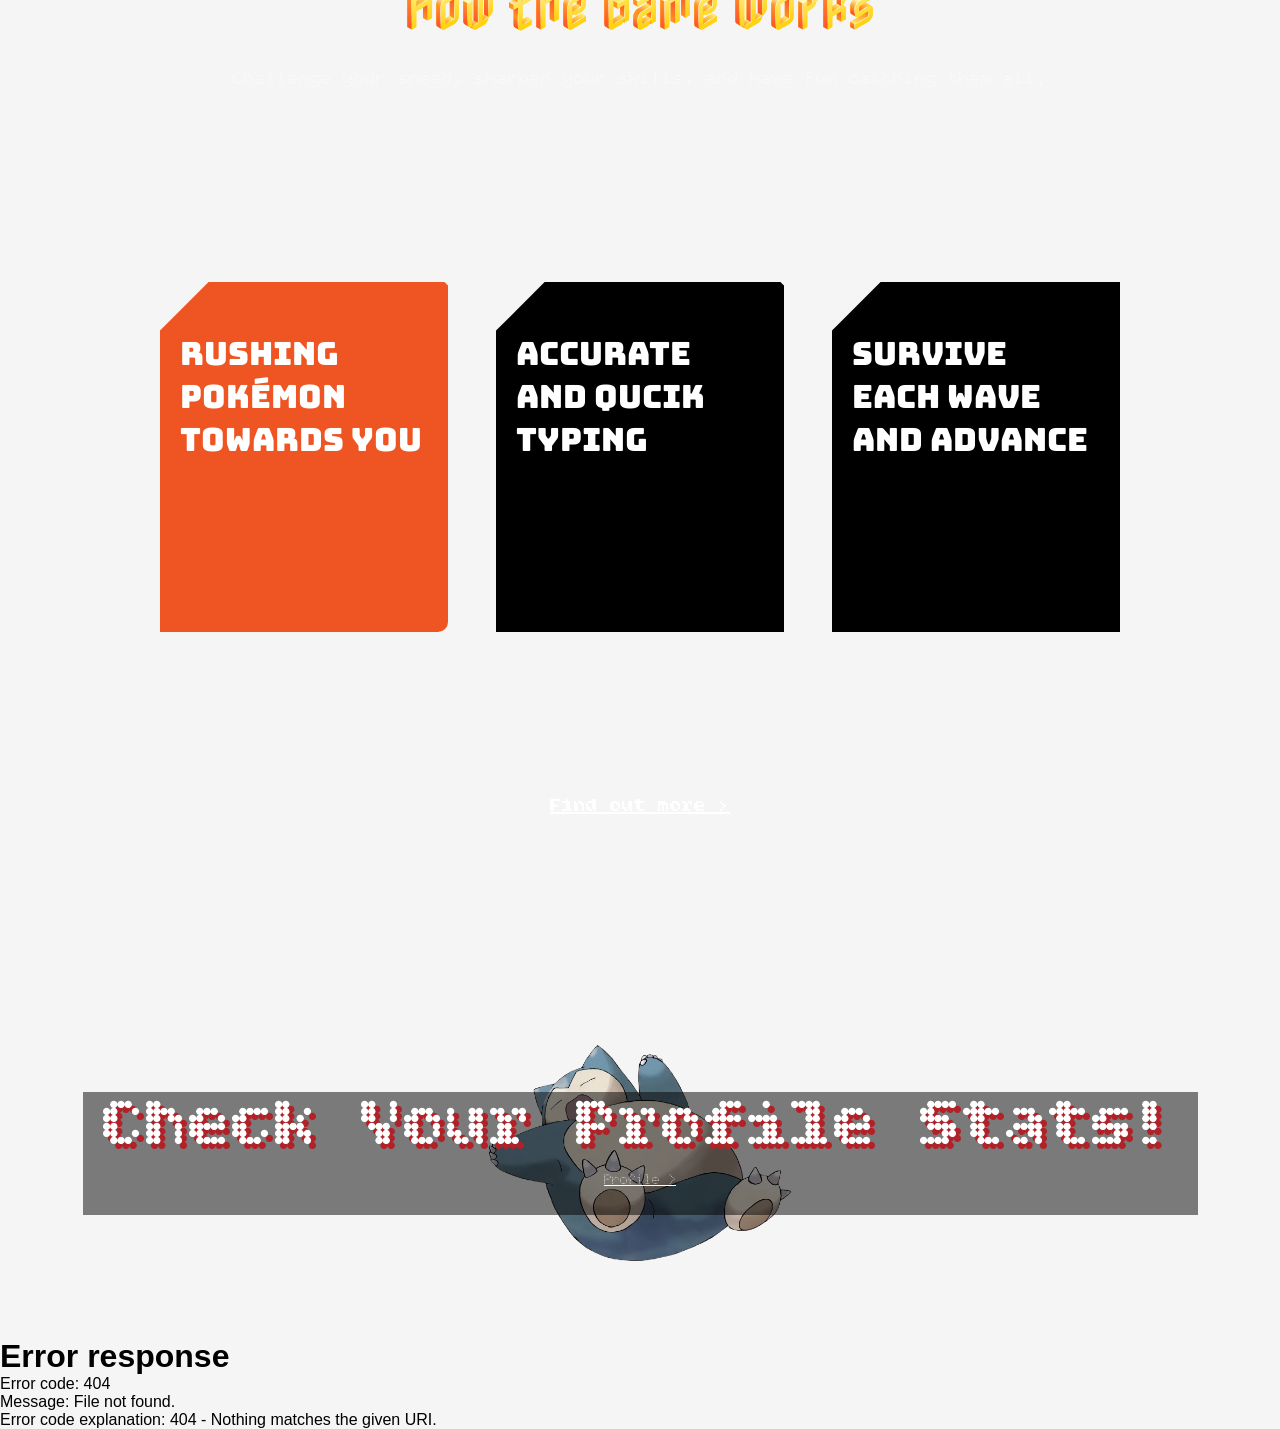
==== commit af07d45b: "fix 3" ====
--- a/index.html
+++ b/index.html
@@ -10,7 +10,7 @@
     <div id="navbar" style="z-index: 20"></div>
     <section class="hero">
       <video autoplay muted loop playsinline class="bg-video">
-        <source src="/assets/videos/hero.mp4" type="video/mp4" />
+        <source src="./assets/videos/hero.mp4" type="video/mp4" />
         Your browser does not support the video tag.
       </video>
 
@@ -28,10 +28,10 @@
 
       <div class="overlay"></div>
       <div class="heroimage1">
-        <img src="/assets/images/t.gif" alt="" />
+        <img src="./assets/images/t.gif" alt="" />
         <p>TYPE!<br />CATCH!<br />COLLECT!</p>
       </div>
-      <img src="/assets/images/heros.png" class="heroimage" alt="" />
+      <img src="./assets/images/heros.png" class="heroimage" alt="" />
       <svg
         xmlns="http://www.w3.org/2000/svg"
         viewBox="0 0 1440 320"
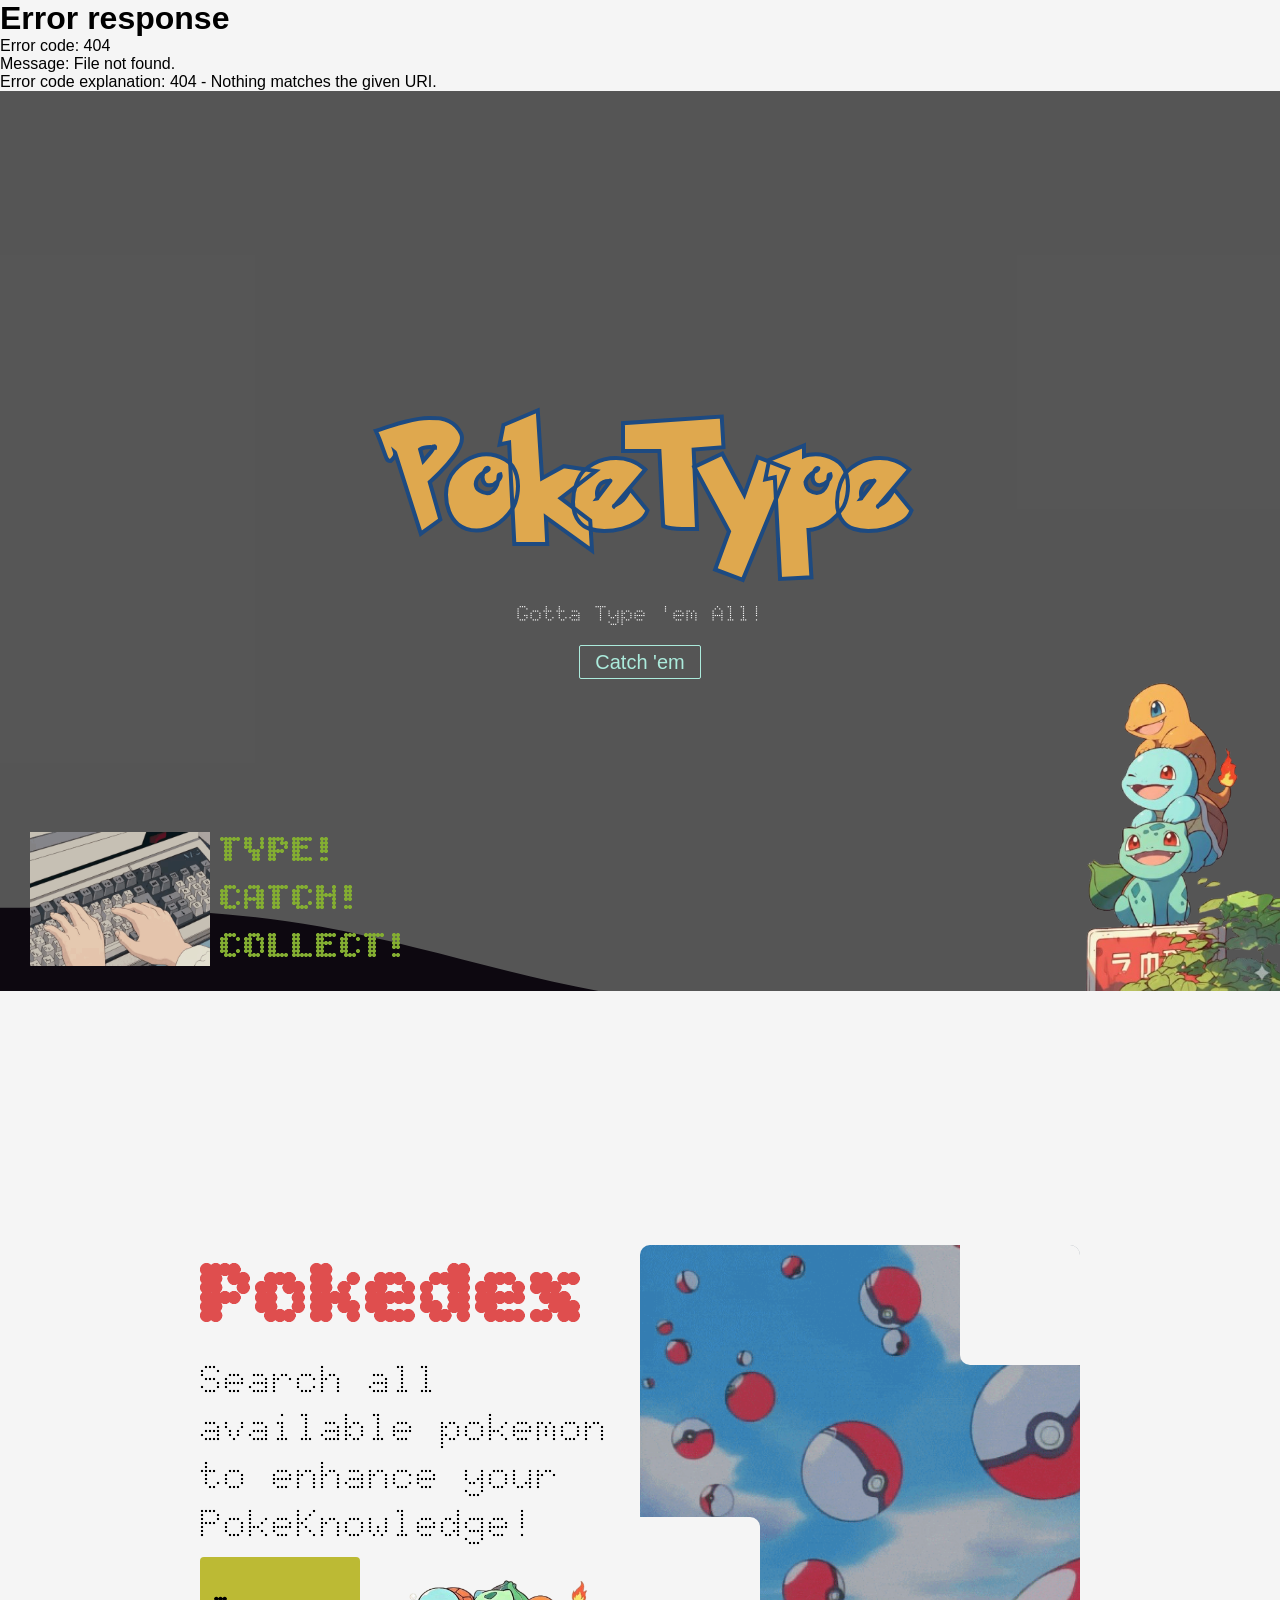
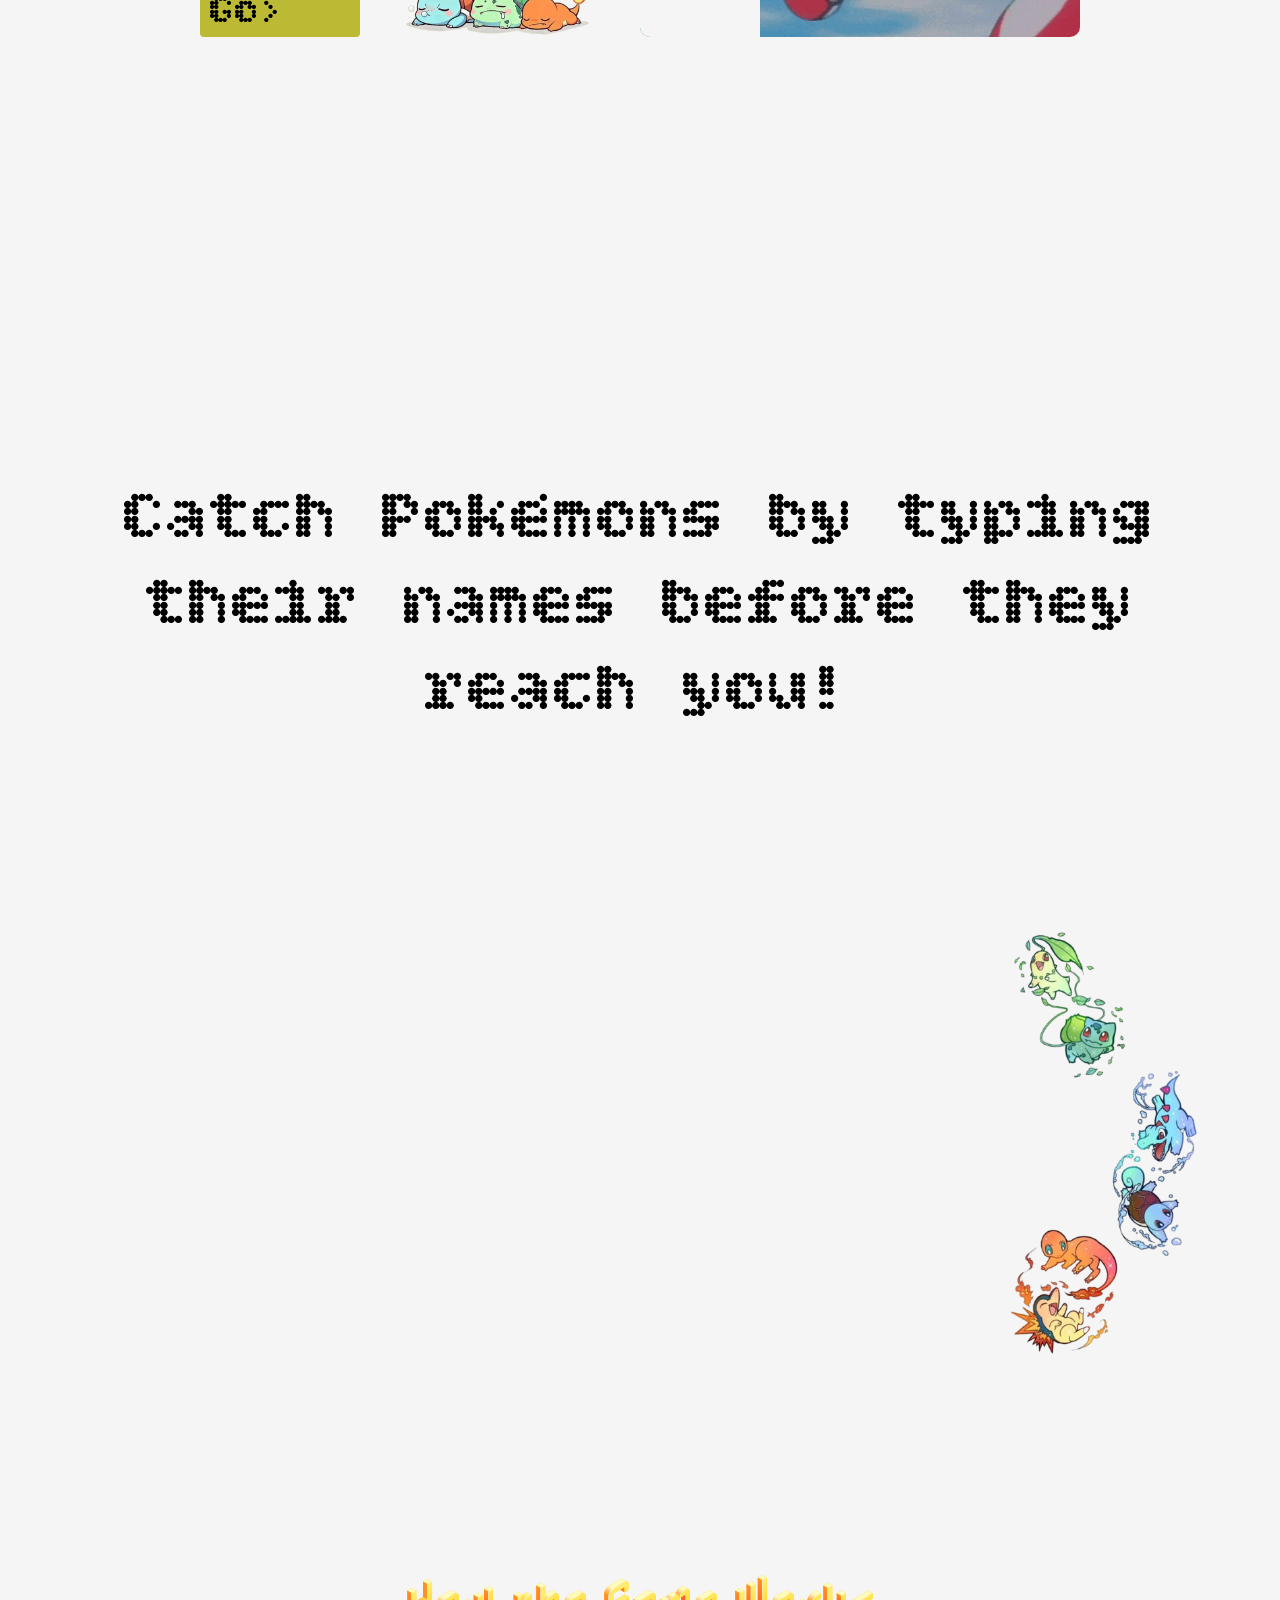
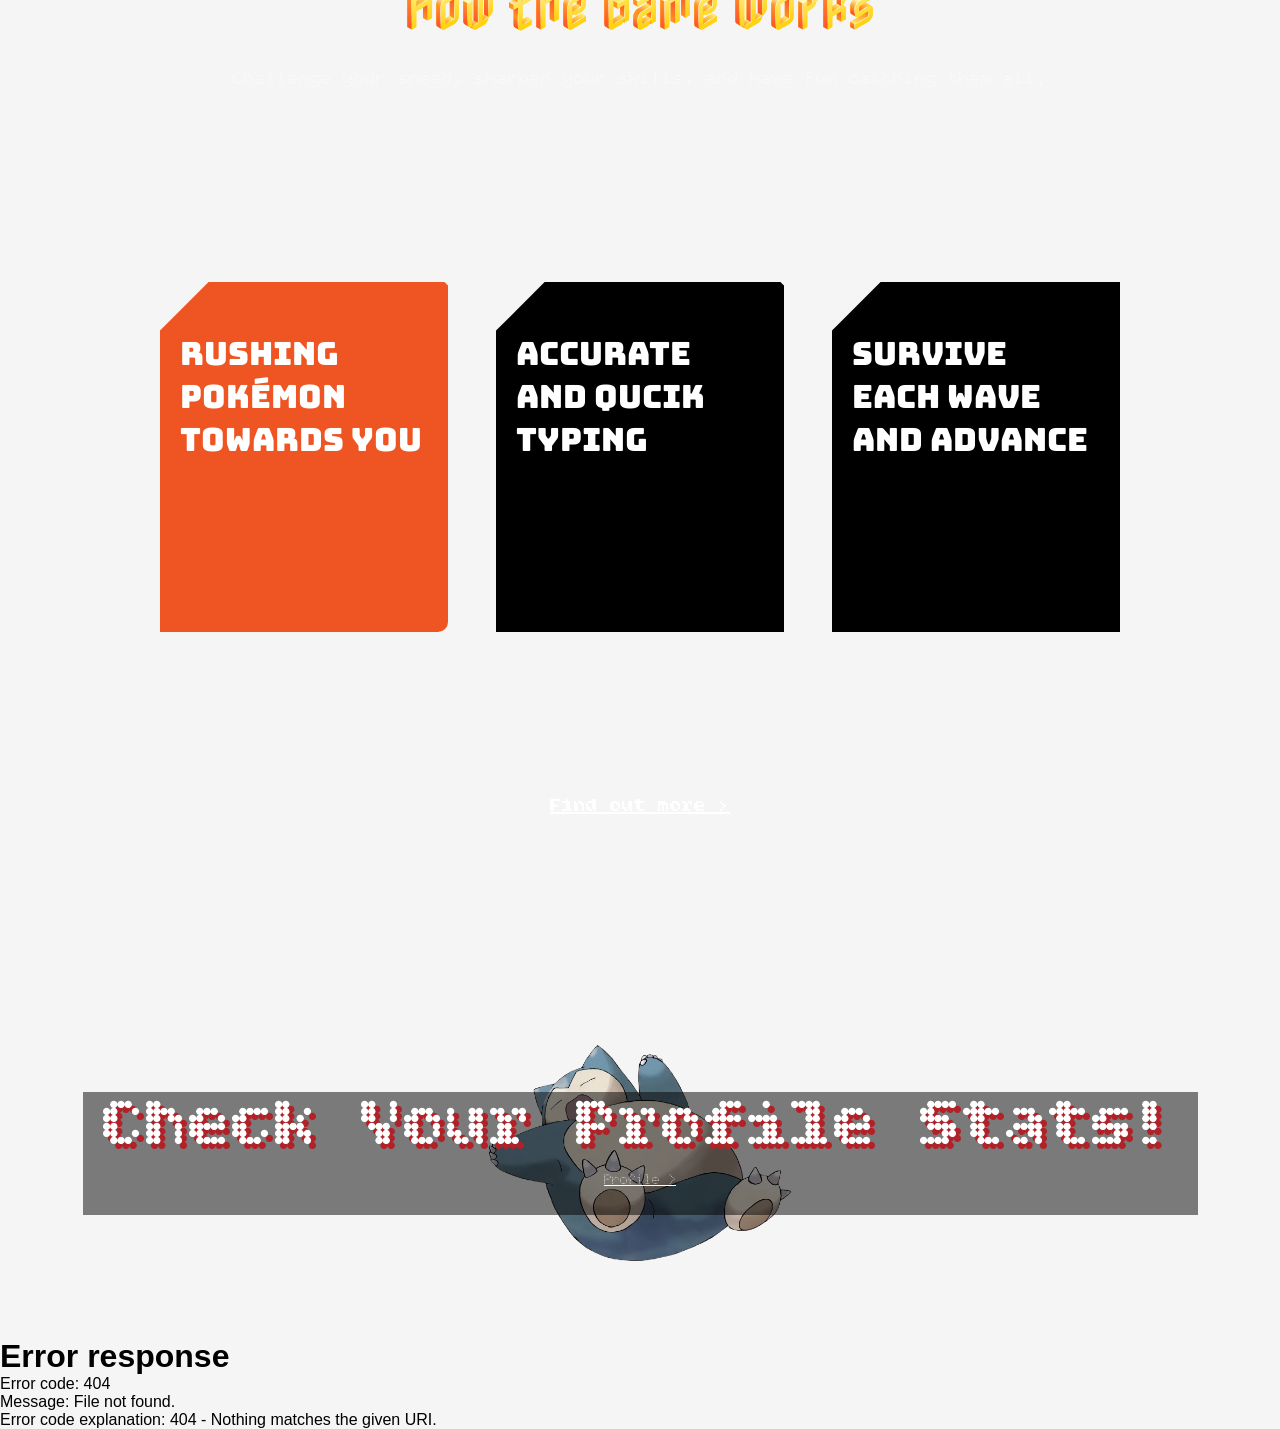
==== commit 377d25ca: "fix4" ====
--- a/index.html
+++ b/index.html
@@ -116,7 +116,7 @@
     </section>
     <div class="linking">
       <img
-        src="/assets/images/linking.png"
+        src="./assets/images/linking.png"
         style="height: 450px; width: auto"
         alt=""
       />
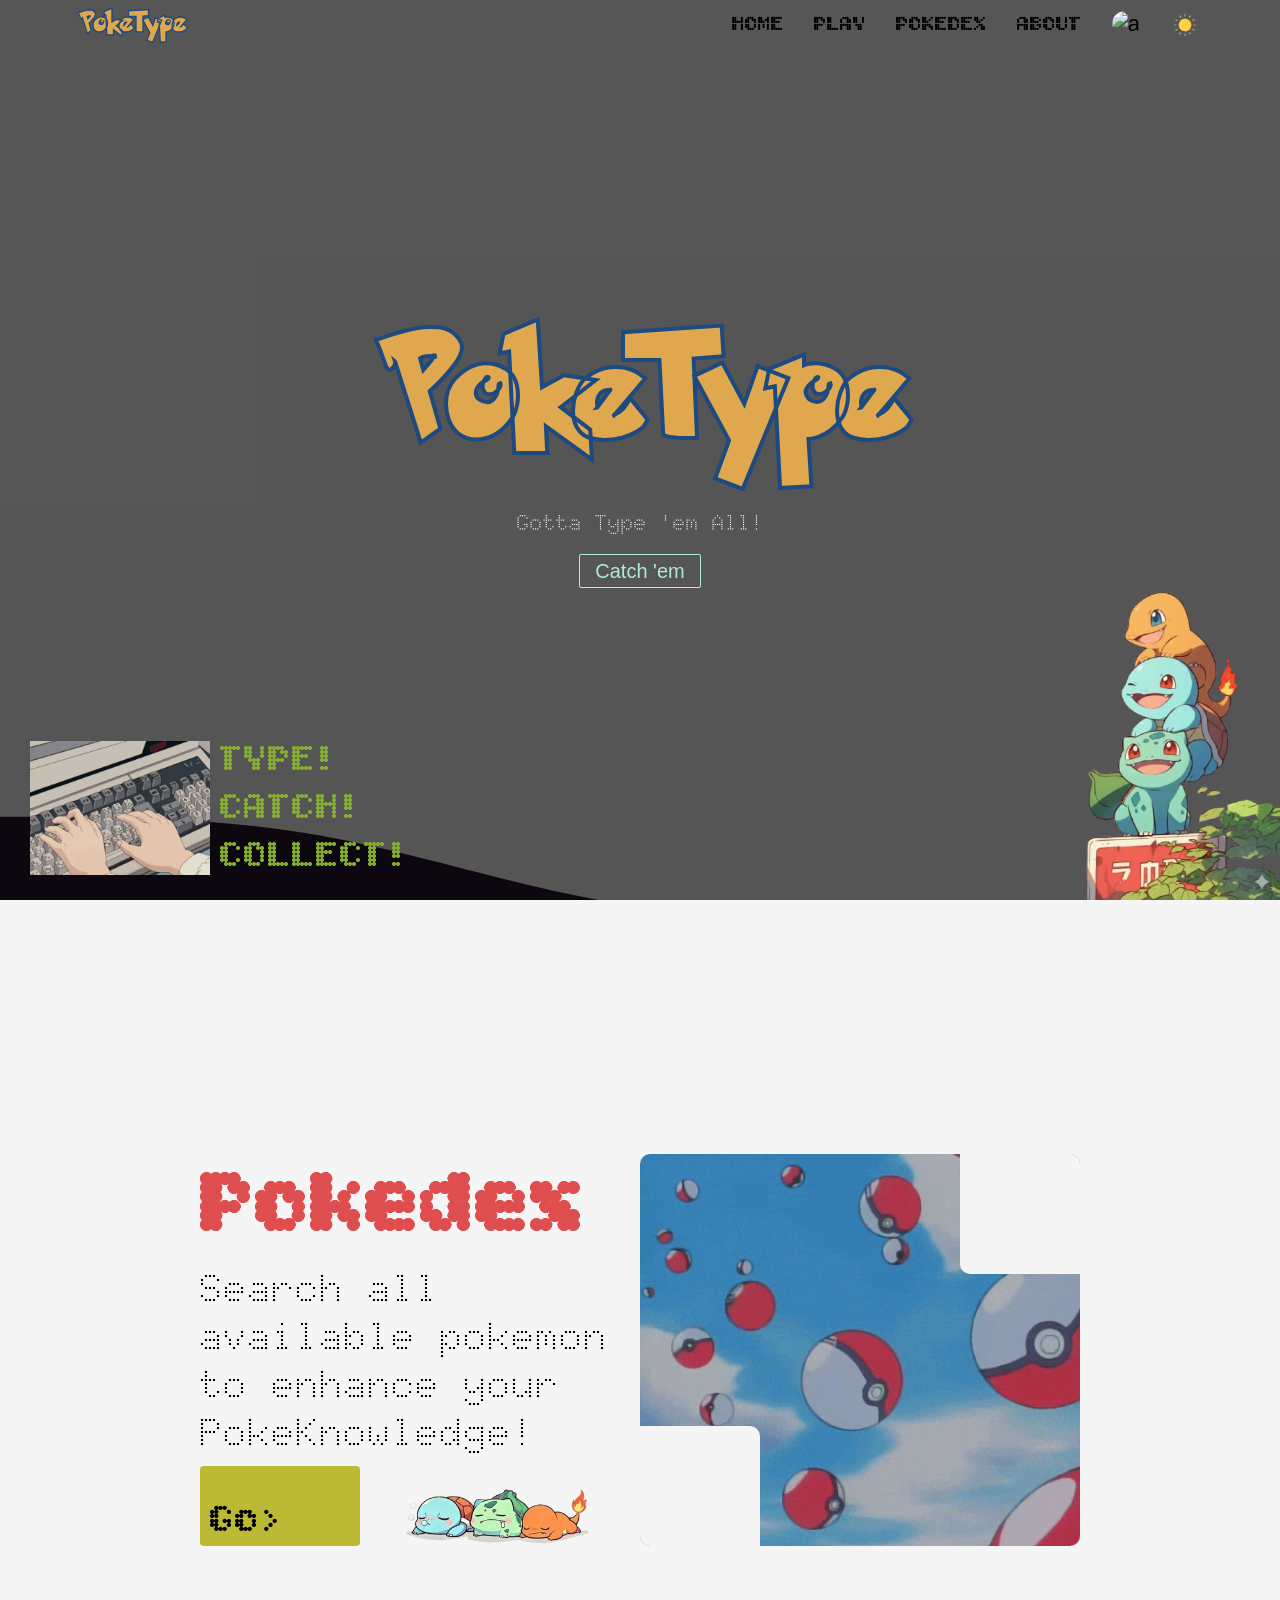
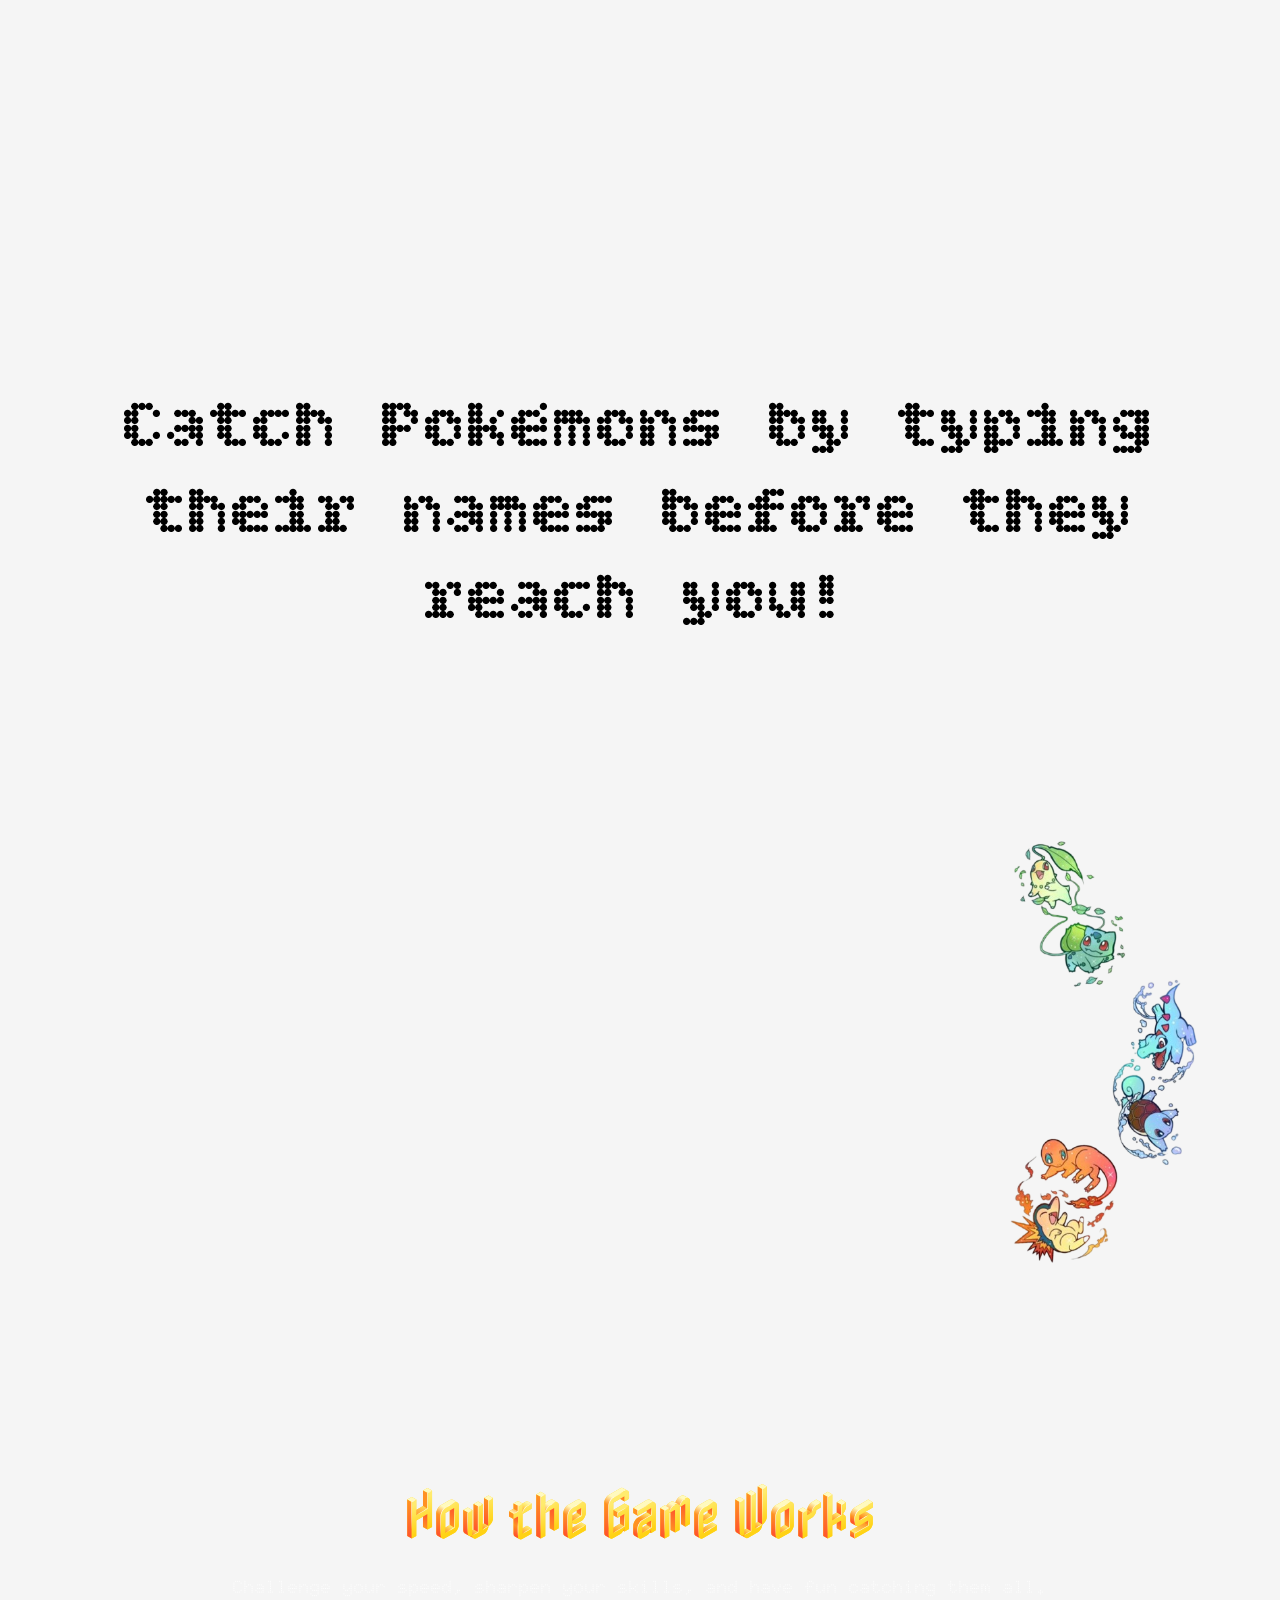
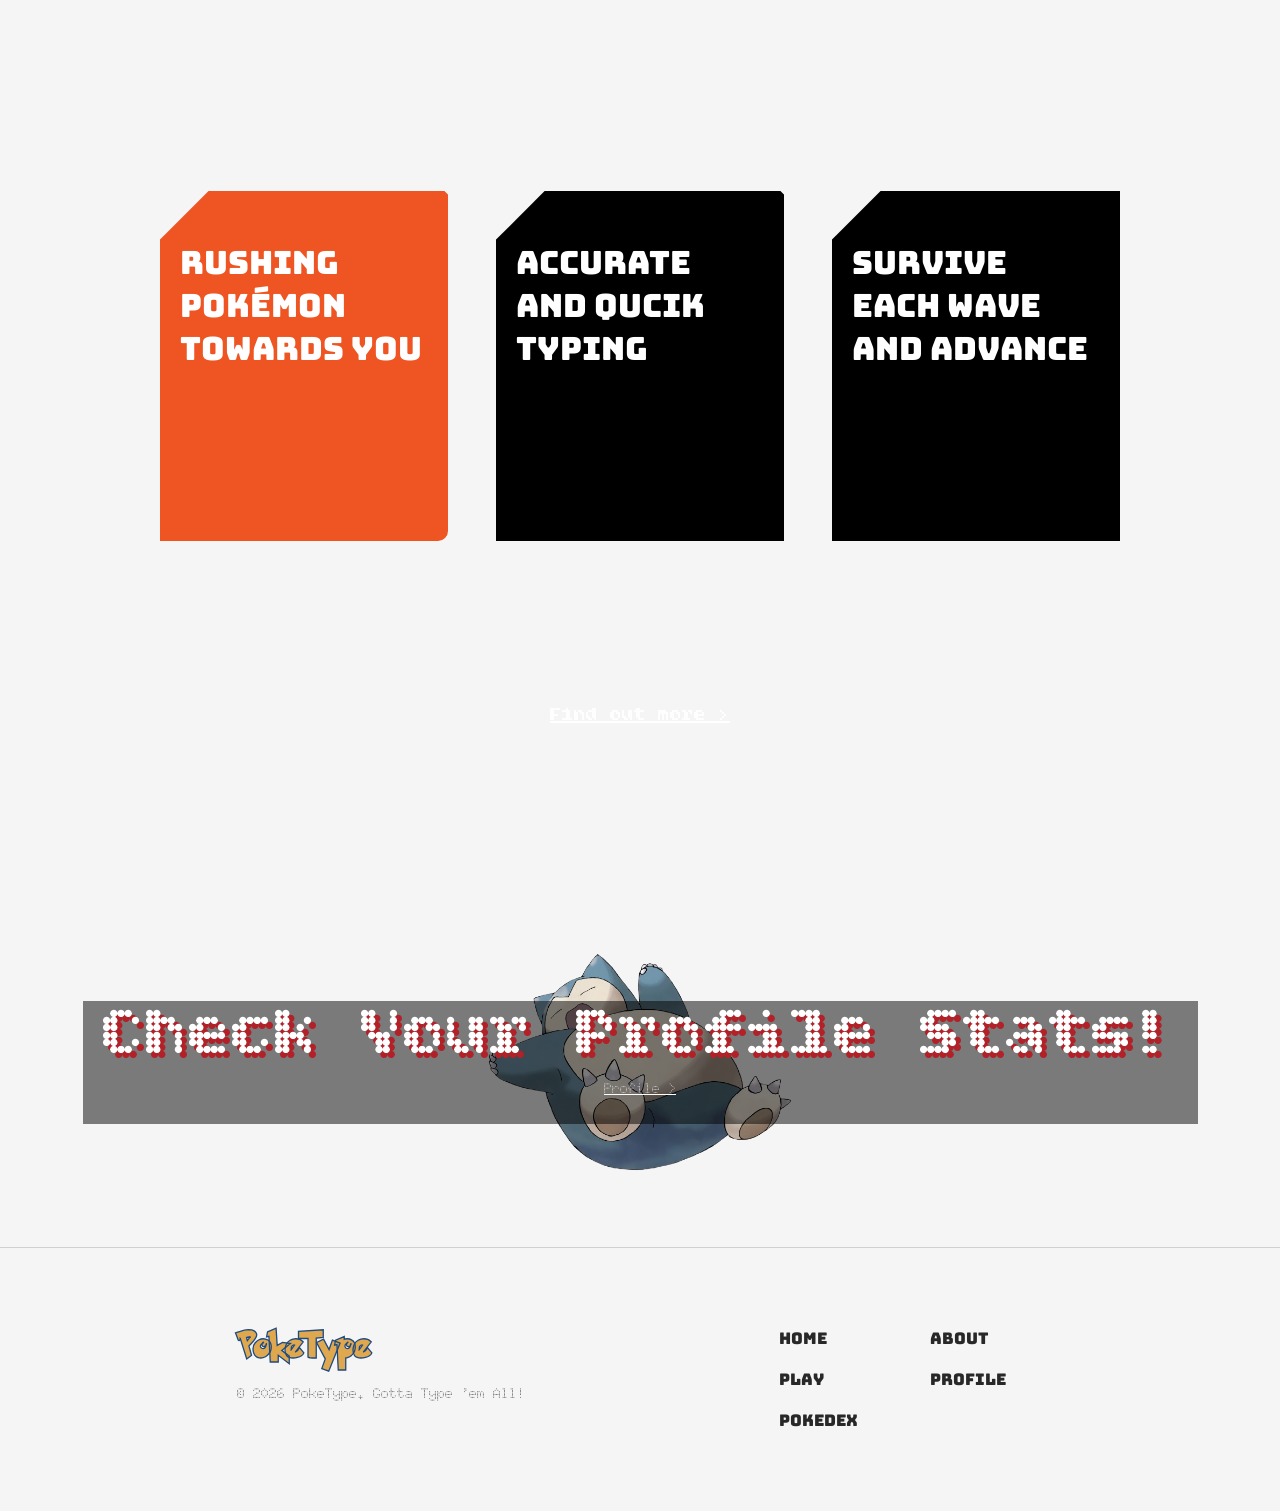
==== commit f07b5f30: "fix5" ====
--- a/index.html
+++ b/index.html
@@ -21,7 +21,7 @@
 
           <div>
             <p class="description">Gotta Type 'em All!</p>
-            <a class="btn1" href="/pokeType/play/index.html">Catch 'em</a>
+            <a class="btn1" href="./play/index.html">Catch 'em</a>
           </div>
         </div>
       </div>
@@ -69,9 +69,9 @@
           >
             Search all available pokemon to enhance your PokeKnowledge!
           </p>
-          <a class="pokedexbtn" href="/pokeType/pokedex/index.html">Go></a>
-          <img
-            src="/assets/images/sleeppokes1.png"
+          <a class="pokedexbtn" href="./pokedex/index.html">Go></a>
+          <img
+            src="./assets/images/sleeppokes1.png"
             style="
               position: absolute;
               width: auto;
@@ -205,15 +205,15 @@
       </div>
     </section>
     <div class="gotoabout">
-      <a href="/pokeType/about.html" class="alink">Find out more ></a>
+      <a href="./about.html" class="alink">Find out more ></a>
     </div>
     <div id="profilebanner">
       <p>
         Check Your Profile Stats! <br />
-        <a href="/pokeType/profile.html" class="profilelink">Profile ></a>
+        <a href="./profile.html" class="profilelink">Profile ></a>
       </p>
       <img
-        src="/assets/images/snorlax.png"
+        src="./assets/images/snorlax.png"
         style="position: absolute; height: 85%"
         alt=""
       />
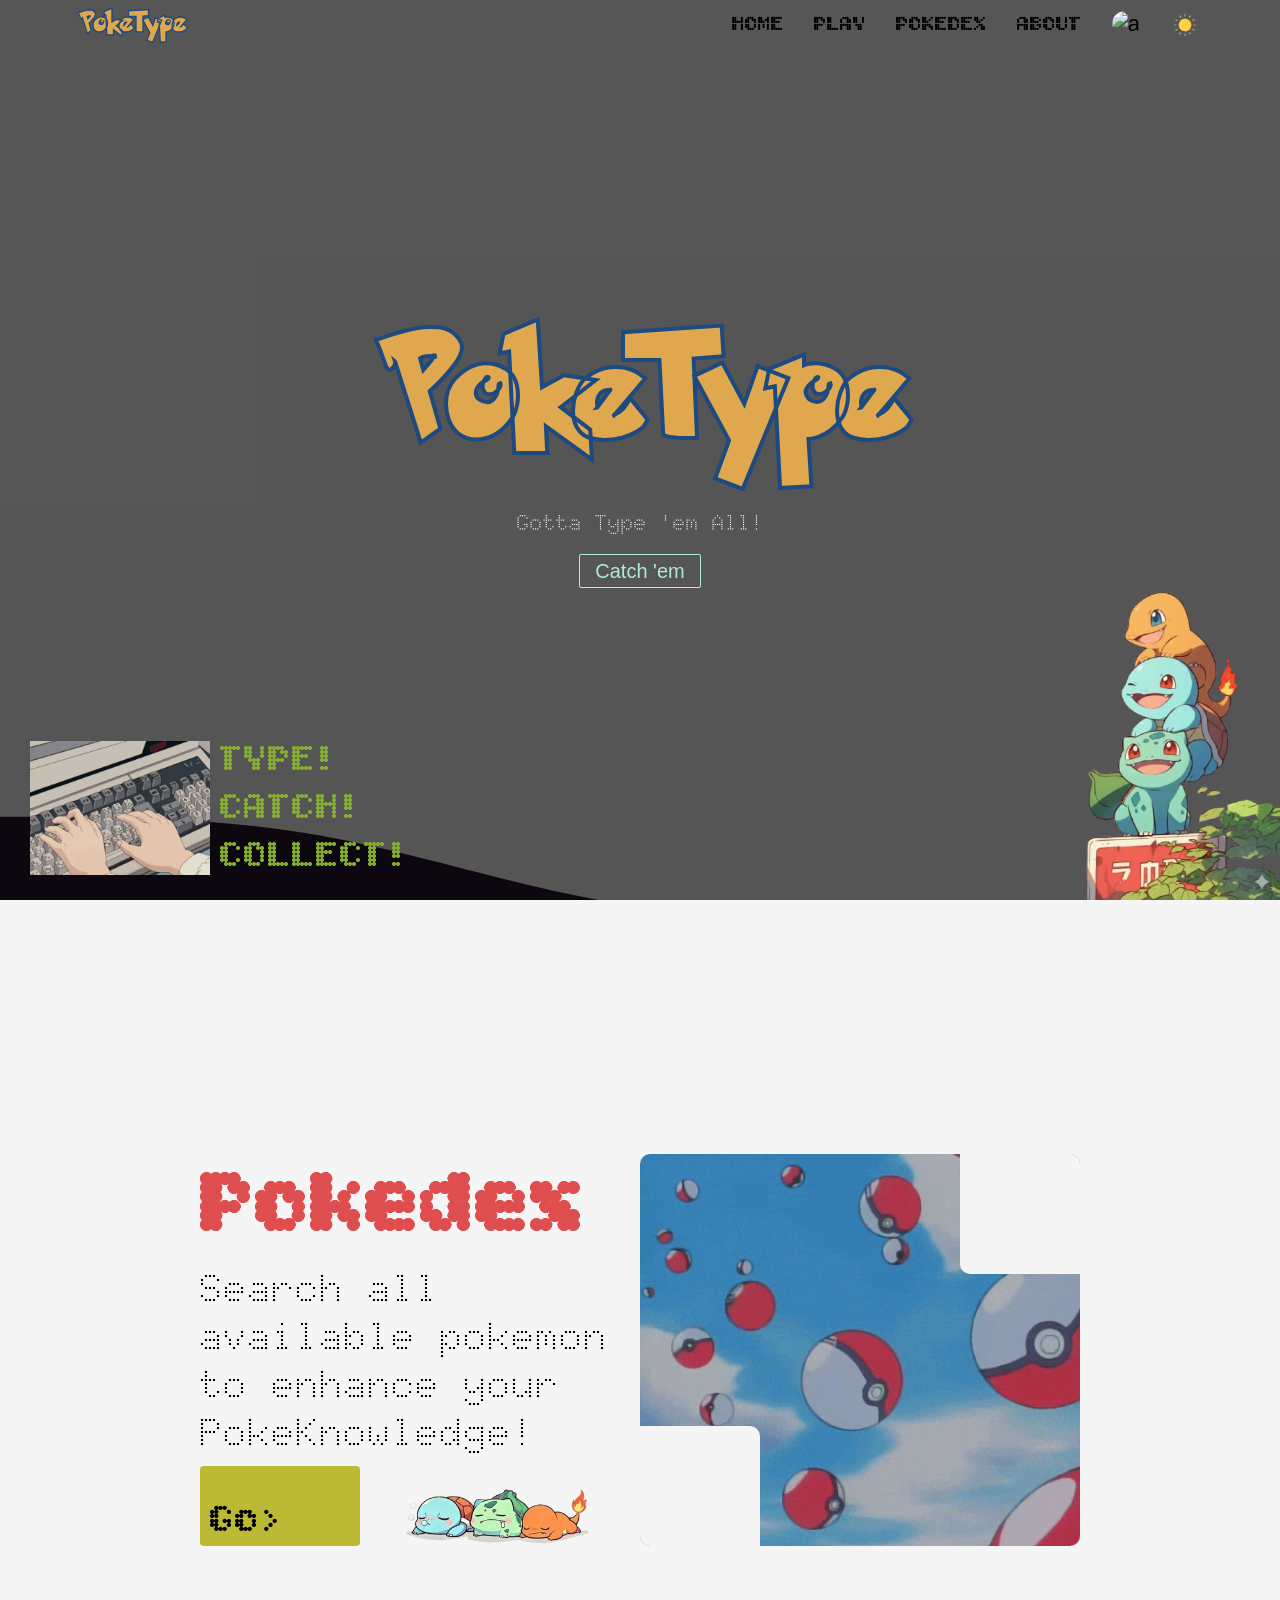
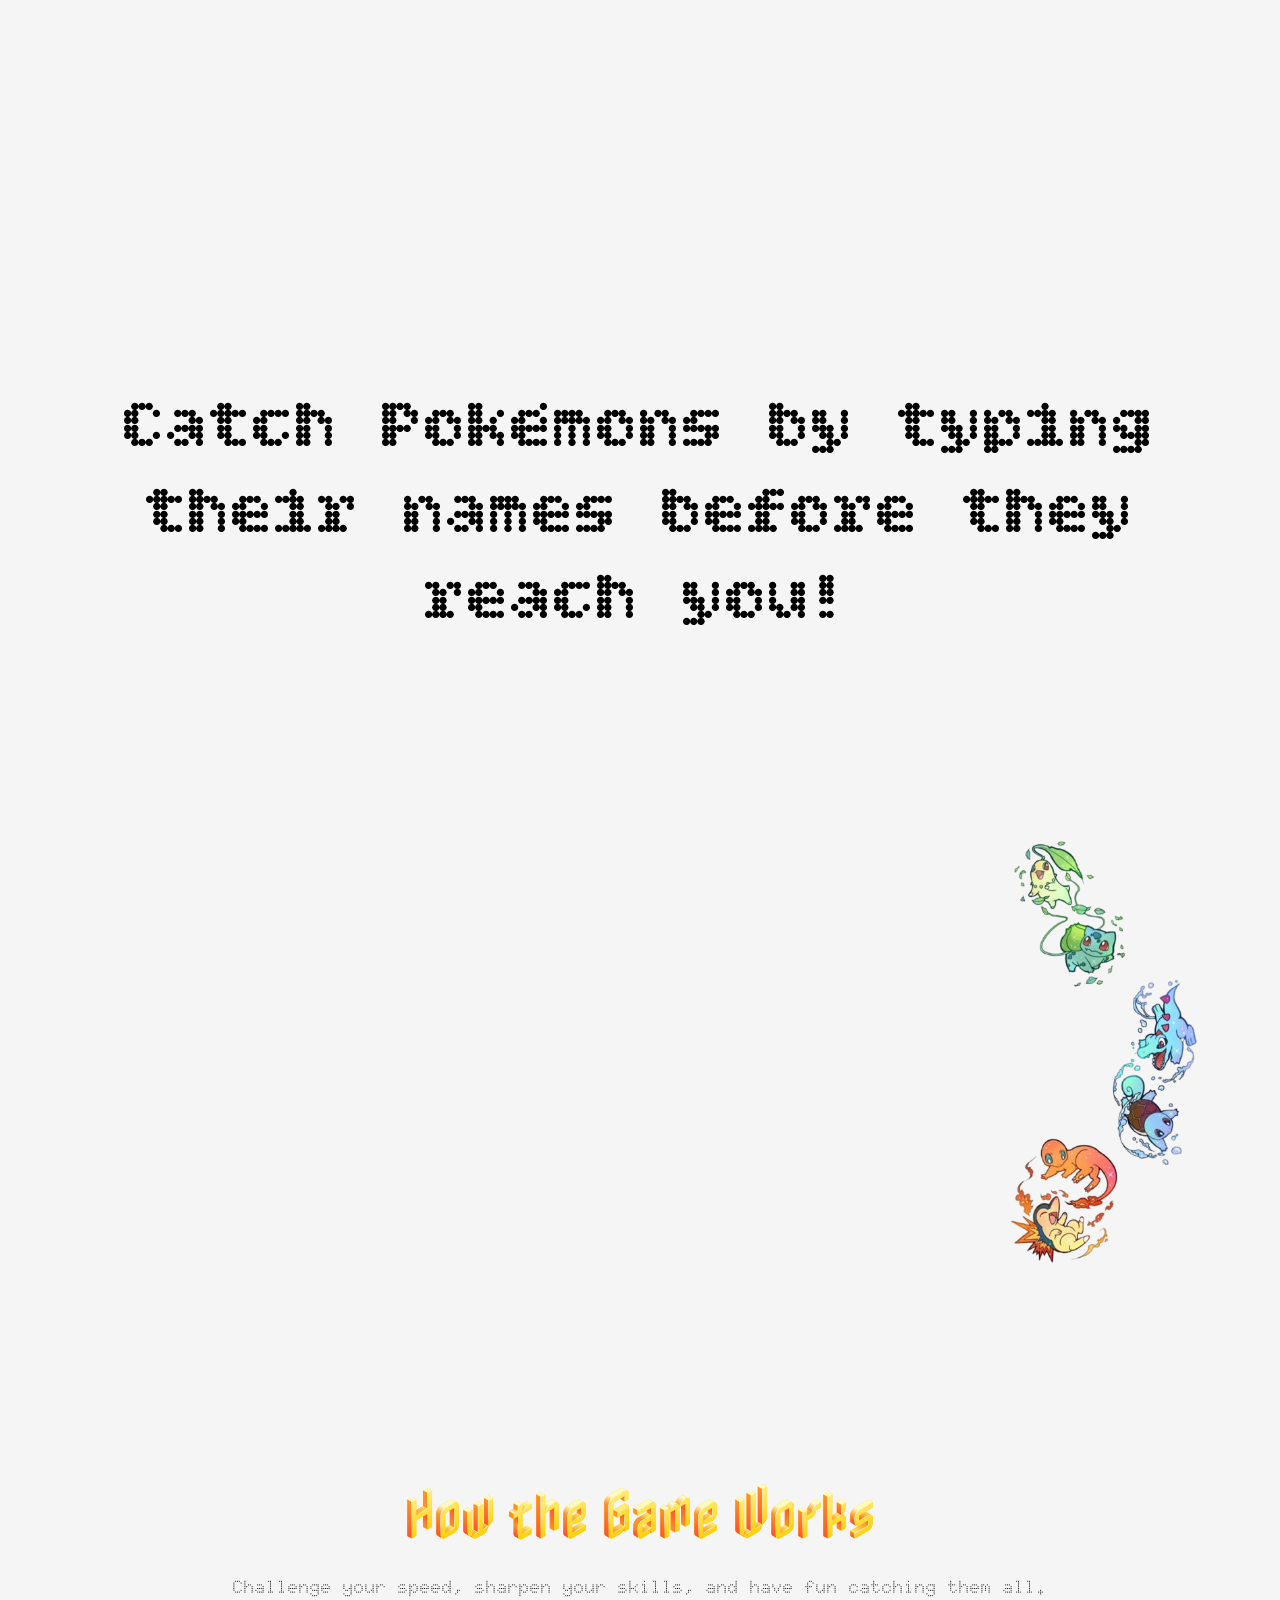
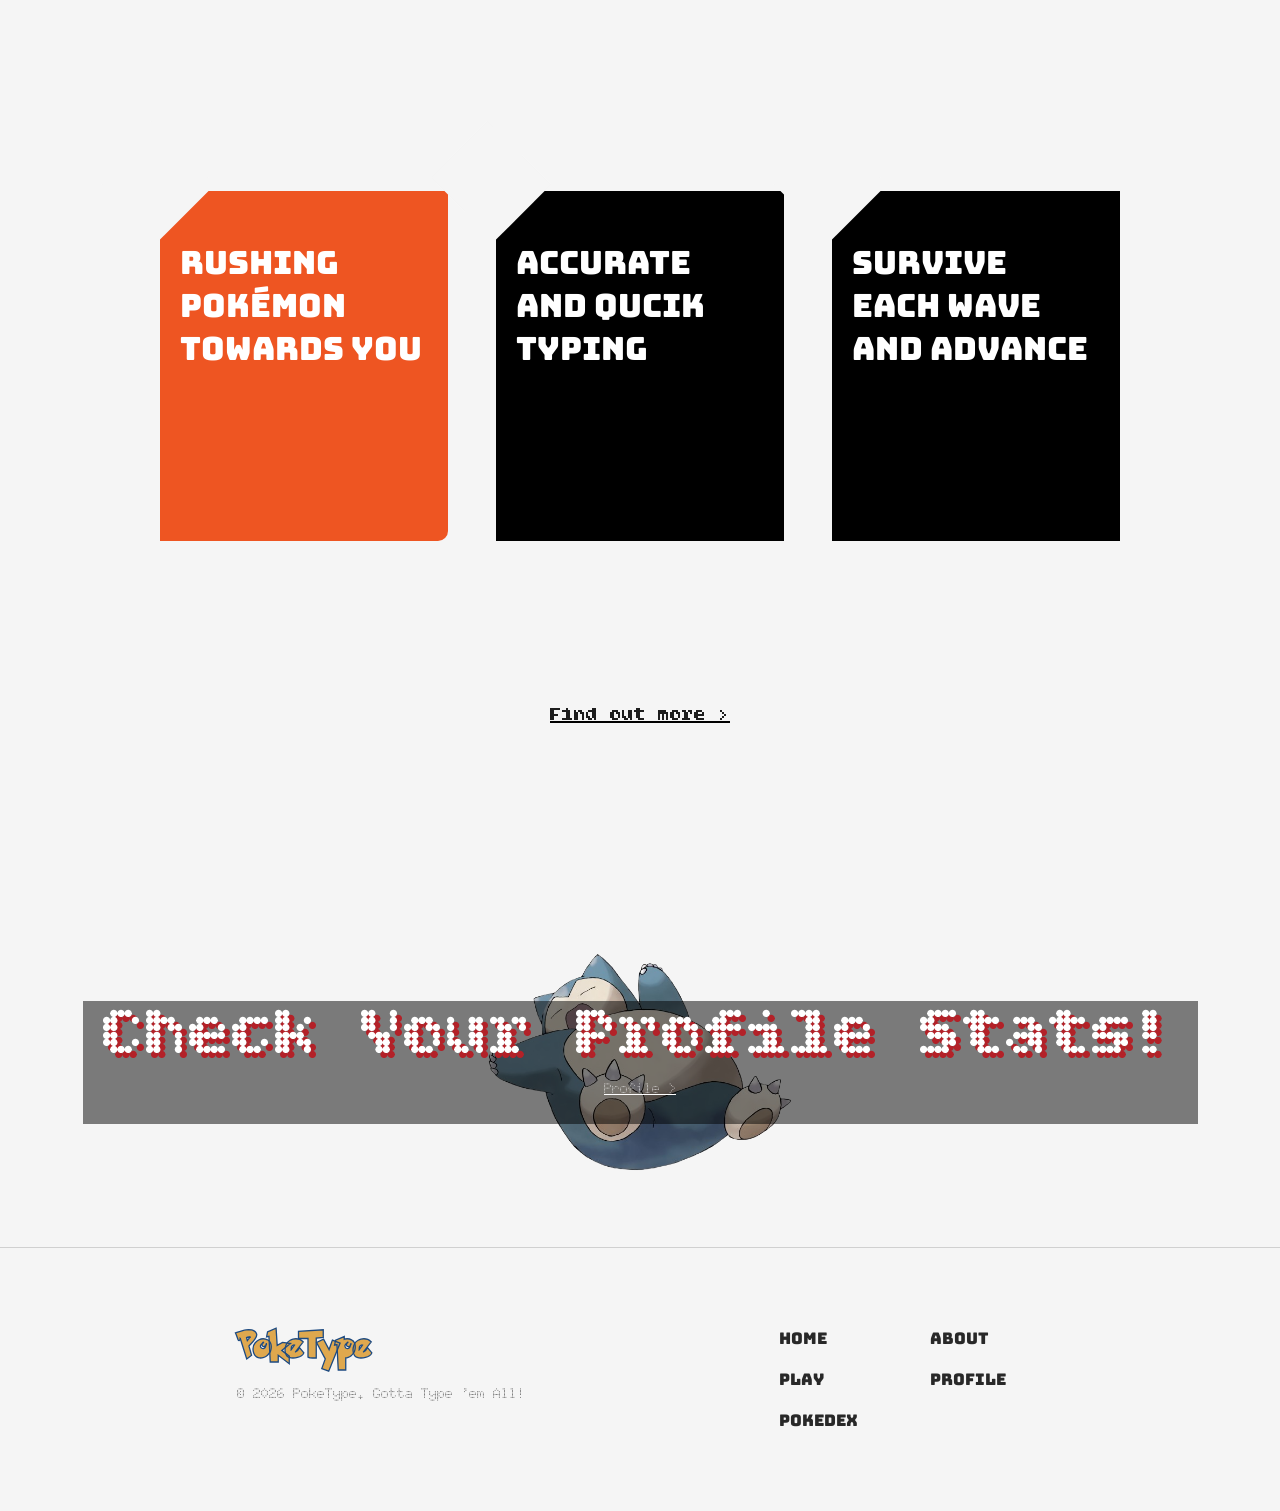
==== commit dc8d6965: "fix12" ====
--- a/index.html
+++ b/index.html
@@ -139,6 +139,7 @@
       <p
         style="
           font-size: 18px;
+          color: var(--normal-text);
           font-family: &quot;dotoFont&quot;, sans-serif;
           margin: 20px 10px;
           position: relative;
@@ -205,7 +206,9 @@
       </div>
     </section>
     <div class="gotoabout">
-      <a href="./about.html" class="alink">Find out more ></a>
+      <a href="./about.html" class="alink" style="color: var(--normal-text)"
+        >Find out more ></a
+      >
     </div>
     <div id="profilebanner">
       <p>
